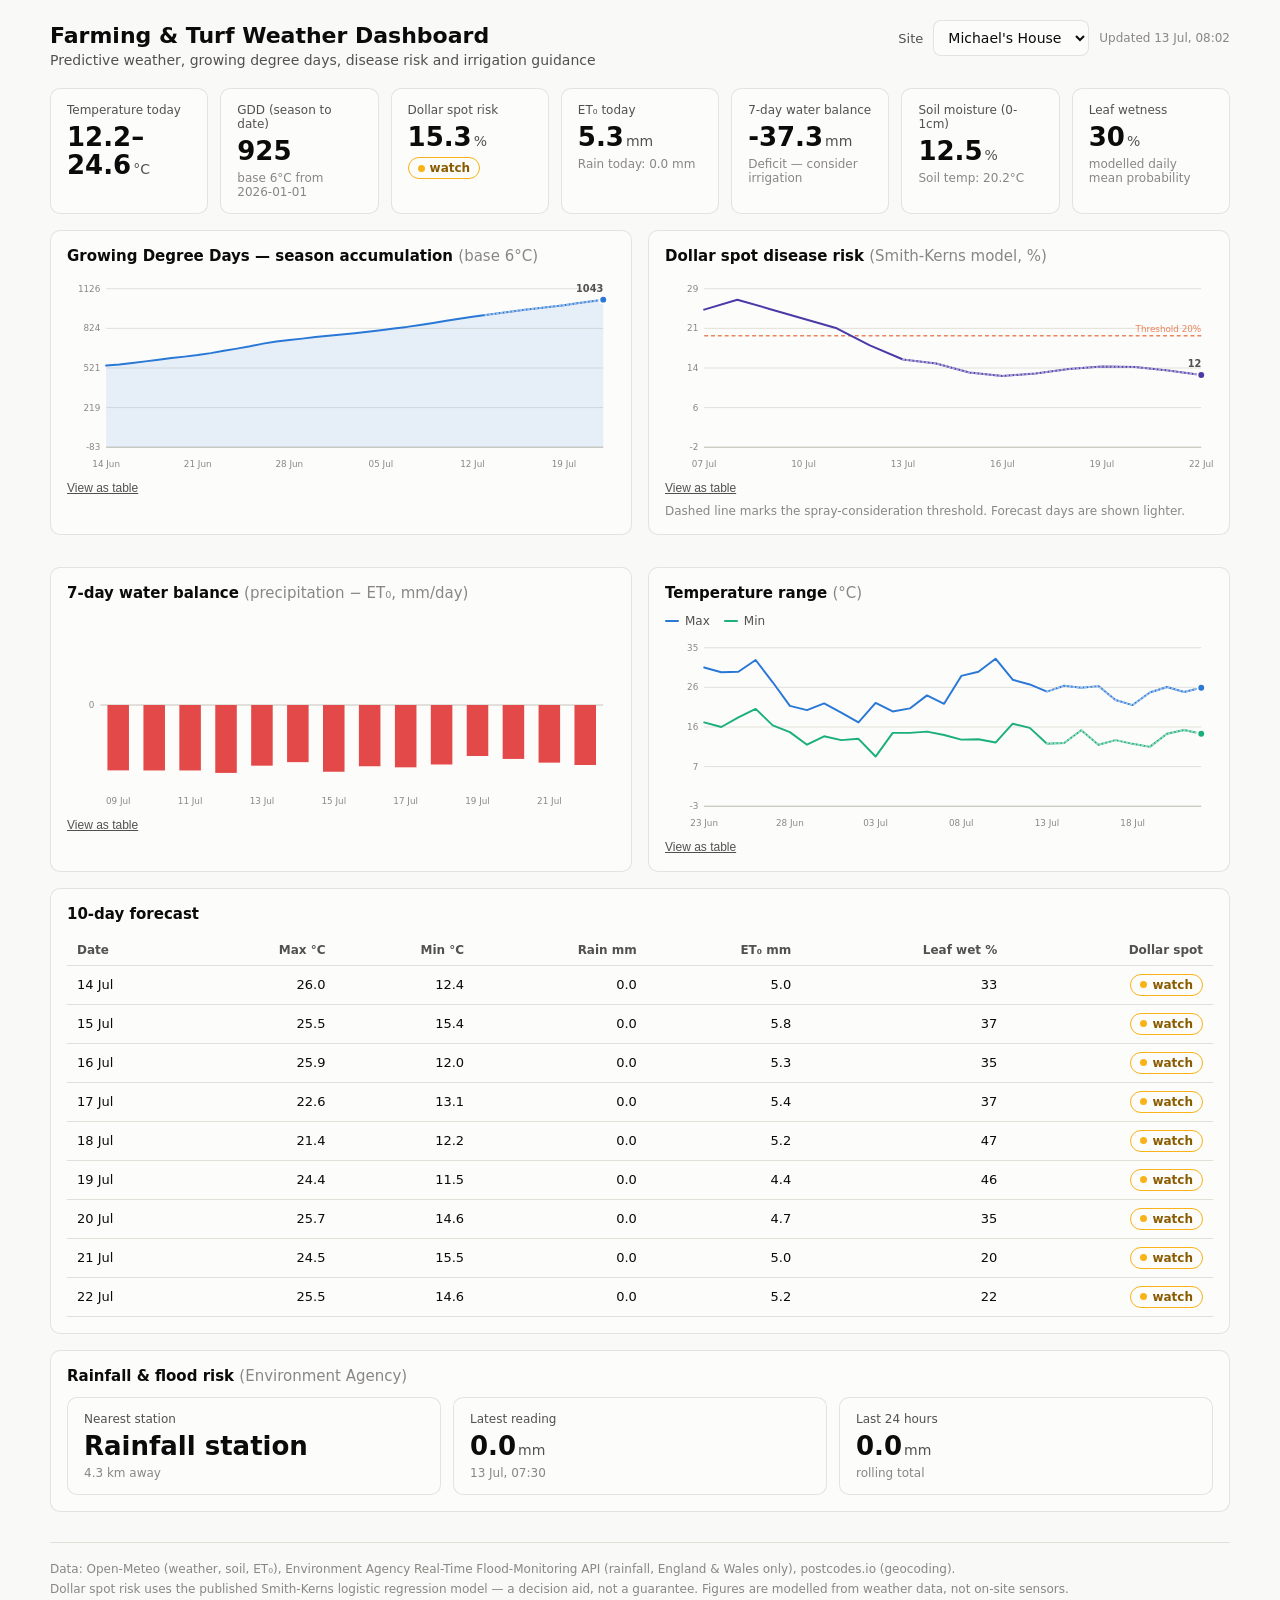
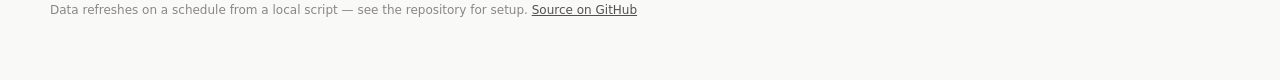
==== index.html @ 9c5e7eac "Create index.html" ====
<!DOCTYPE html>
<html lang="en-GB">
<head>
<meta charset="UTF-8">
<meta name="viewport" content="width=device-width, initial-scale=1.0">
<title>Farming &amp; Turf Weather Dashboard</title>
<meta name="description" content="Predictive weather, GDD, disease risk and irrigation dashboard for turf and farming sites.">
<style>
  :root {
    --surface-1:      #fcfcfb;
    --page-plane:     #f9f9f7;
    --text-primary:   #0b0b0b;
    --text-secondary: #52514e;
    --text-muted:     #898781;
    --gridline:       #e1e0d9;
    --baseline:       #c3c2b7;
    --border:         rgba(11,11,11,0.10);

    --series-1: #2a78d6; /* blue   - primary series (e.g. GDD, temp max) */
    --series-2: #1baf7a; /* aqua   - secondary series (e.g. temp min) */
    --series-3: #eda100; /* yellow */
    --series-5: #4a3aa7; /* violet */

    --seq-100: #cde2fb; --seq-450: #2a78d6; --seq-700: #0d366b;

    --div-pos: #2a78d6;  /* surplus */
    --div-neg: #e34948;  /* deficit */
    --div-mid: #f0efec;

    --status-good:     #0ca30c;
    --status-warning:  #fab219;
    --status-serious:  #ec835a;
    --status-critical: #d03b3b;

    --radius: 10px;
  }
  @media (prefers-color-scheme: dark) {
    :root {
      --surface-1:      #1a1a19;
      --page-plane:     #0d0d0d;
      --text-primary:   #ffffff;
      --text-secondary: #c3c2b7;
      --text-muted:     #898781;
      --gridline:       #2c2c2a;
      --baseline:       #383835;
      --border:         rgba(255,255,255,0.10);

      --series-1: #3987e5;
      --series-2: #199e70;
      --series-3: #c98500;
      --series-5: #9085e9;

      --div-pos: #3987e5;
      --div-neg: #e66767;
      --div-mid: #383835;

      --status-good:     #0ca30c;
      --status-warning:  #fab219;
      --status-serious:  #ec835a;
      --status-critical: #d03b3b;
    }
  }

  * { box-sizing: border-box; }
  html, body {
    margin: 0; padding: 0;
    background: var(--page-plane);
    color: var(--text-primary);
    font-family: system-ui, -apple-system, "Segoe UI", sans-serif;
  }
  body { padding: 20px 16px 60px; }
  .wrap { max-width: 1180px; margin: 0 auto; }

  header.app-header {
    display: flex; flex-wrap: wrap; align-items: baseline; justify-content: space-between;
    gap: 12px; margin-bottom: 20px;
  }
  header.app-header h1 { font-size: 22px; margin: 0 0 4px; font-weight: 650; }
  header.app-header p.sub { margin: 0; color: var(--text-secondary); font-size: 14px; }

  .controls { display: flex; align-items: center; gap: 10px; flex-wrap: wrap; }
  select {
    font: inherit; font-size: 14px; padding: 8px 10px; border-radius: 8px;
    border: 1px solid var(--border); background: var(--surface-1); color: var(--text-primary);
  }
  .updated-badge { font-size: 12px; color: var(--text-muted); }

  .card {
    background: var(--surface-1); border: 1px solid var(--border); border-radius: var(--radius);
    padding: 16px; margin-bottom: 16px;
  }
  .card h2 { font-size: 15px; margin: 0 0 12px; font-weight: 650; }
  .card h2 .unit { color: var(--text-muted); font-weight: 400; }
  .card-foot { margin-top: 8px; font-size: 12px; color: var(--text-muted); }

  .kpi-grid {
    display: grid; grid-template-columns: repeat(auto-fit, minmax(150px, 1fr));
    gap: 12px; margin-bottom: 16px;
  }
  .stat-tile {
    background: var(--surface-1); border: 1px solid var(--border); border-radius: var(--radius);
    padding: 14px 16px;
  }
  .stat-tile .label { font-size: 12px; color: var(--text-secondary); margin-bottom: 6px; }
  .stat-tile .value { font-size: 26px; font-weight: 650; line-height: 1.1; }
  .stat-tile .value .unit { font-size: 14px; font-weight: 500; color: var(--text-secondary); margin-left: 2px; }
  .stat-tile .foot { font-size: 12px; color: var(--text-muted); margin-top: 6px; }

  .badge {
    display: inline-flex; align-items: center; gap: 5px; font-size: 12px; font-weight: 600;
    padding: 3px 9px; border-radius: 999px; border: 1px solid transparent;
  }
  .badge .dot { width: 7px; height: 7px; border-radius: 50%; display: inline-block; }
  .badge.good { color: var(--status-good); border-color: var(--status-good); }
  .badge.good .dot { background: var(--status-good); }
  .badge.warning { color: #8a5c00; border-color: var(--status-warning); }
  .badge.warning .dot { background: var(--status-warning); }
  .badge.serious { color: #9a3f1e; border-color: var(--status-serious); }
  .badge.serious .dot { background: var(--status-serious); }
  .badge.neutral { color: var(--text-secondary); border-color: var(--border); }
  .badge.neutral .dot { background: var(--text-muted); }

  .charts-grid { display: grid; grid-template-columns: 1fr 1fr; gap: 16px; }
  @media (max-width: 800px) { .charts-grid { grid-template-columns: 1fr; } }

  .legend { display: flex; gap: 14px; flex-wrap: wrap; margin-bottom: 8px; font-size: 12px; color: var(--text-secondary); }
  .legend .key { display: inline-flex; align-items: center; gap: 6px; }
  .legend .swatch { width: 10px; height: 10px; border-radius: 3px; display: inline-block; }
  .legend .line-swatch { width: 14px; height: 2px; border-radius: 1px; display: inline-block; }

  svg.chart { width: 100%; height: auto; display: block; overflow: visible; }
  .chart-tooltip {
    position: fixed; pointer-events: none; z-index: 50; background: var(--text-primary);
    color: var(--surface-1); font-size: 12px; padding: 6px 9px; border-radius: 6px;
    line-height: 1.4; box-shadow: 0 4px 14px rgba(0,0,0,0.2); white-space: nowrap; display: none;
  }

  .table-toggle {
    background: none; border: none; color: var(--text-secondary); font-size: 12px;
    text-decoration: underline; cursor: pointer; padding: 0; margin-top: 8px;
  }
  table.data-table { width: 100%; border-collapse: collapse; font-size: 13px; margin-top: 10px; display: none; }
  table.data-table.shown { display: table; }
  table.data-table th, table.data-table td {
    text-align: right; padding: 6px 8px; border-bottom: 1px solid var(--gridline);
    font-variant-numeric: tabular-nums;
  }
  table.data-table th:first-child, table.data-table td:first-child { text-align: left; font-variant-numeric: normal; }
  table.data-table th { color: var(--text-secondary); font-weight: 600; }

  .forecast-table-wrap { overflow-x: auto; }
  table.forecast-table { width: 100%; border-collapse: collapse; font-size: 13px; min-width: 640px; }
  table.forecast-table th, table.forecast-table td {
    text-align: right; padding: 8px 10px; border-bottom: 1px solid var(--gridline);
    font-variant-numeric: tabular-nums;
  }
  table.forecast-table th:first-child, table.forecast-table td:first-child { text-align: left; font-variant-numeric: normal; }
  table.forecast-table th { color: var(--text-secondary); font-weight: 600; font-size: 12px; }

  .flood-grid { display: grid; grid-template-columns: repeat(auto-fit, minmax(160px, 1fr)); gap: 12px; }
  .empty-note { color: var(--text-muted); font-size: 13px; padding: 10px 0; }

  footer.app-footer {
    margin-top: 30px; padding-top: 16px; border-top: 1px solid var(--gridline);
    font-size: 12px; color: var(--text-muted); line-height: 1.7;
  }
  footer.app-footer a { color: var(--text-secondary); }

  .site-errors { font-size: 12px; color: var(--status-serious); margin-top: 4px; }
</style>
</head>
<body>
<div class="wrap">

  <header class="app-header">
    <div>
      <h1>Farming &amp; Turf Weather Dashboard</h1>
      <p class="sub">Predictive weather, growing degree days, disease risk and irrigation guidance</p>
    </div>
    <div class="controls">
      <label for="site-select" style="font-size:13px;color:var(--text-secondary);">Site</label>
      <select id="site-select"></select>
      <span class="updated-badge" id="updated-badge"></span>
    </div>
  </header>

  <div id="site-errors" class="site-errors" style="display:none;"></div>

  <div class="kpi-grid" id="kpi-grid"></div>

  <div class="charts-grid">
    <div class="card">
      <h2>Growing Degree Days &mdash; season accumulation <span class="unit">(base <span id="gdd-base">6</span>&deg;C)</span></h2>
      <div id="gdd-chart"></div>
      <button class="table-toggle" data-target="gdd-table">View as table</button>
      <div id="gdd-table"></div>
    </div>

    <div class="card">
      <h2>Dollar spot disease risk <span class="unit">(Smith-Kerns model, %)</span></h2>
      <div id="dollarspot-chart"></div>
      <button class="table-toggle" data-target="dollarspot-table">View as table</button>
      <div id="dollarspot-table"></div>
      <div class="card-foot">Dashed line marks the spray-consideration threshold. Forecast days are shown lighter.</div>
    </div>

    <div class="card">
      <h2>7-day water balance <span class="unit">(precipitation &minus; ET&#8320;, mm/day)</span></h2>
      <div id="waterbalance-chart"></div>
      <button class="table-toggle" data-target="waterbalance-table">View as table</button>
      <div id="waterbalance-table"></div>
    </div>

    <div class="card">
      <h2>Temperature range <span class="unit">(&deg;C)</span></h2>
      <div class="legend">
        <span class="key"><span class="line-swatch" style="background:var(--series-1)"></span>Max</span>
        <span class="key"><span class="line-swatch" style="background:var(--series-2)"></span>Min</span>
      </div>
      <div id="temp-chart"></div>
      <button class="table-toggle" data-target="temp-table">View as table</button>
      <div id="temp-table"></div>
    </div>
  </div>

  <div class="card">
    <h2>10-day forecast</h2>
    <div class="forecast-table-wrap" id="forecast-table-wrap"></div>
  </div>

  <div class="card">
    <h2>Rainfall &amp; flood risk <span class="unit">(Environment Agency)</span></h2>
    <div id="flood-panel"></div>
  </div>

  <footer class="app-footer">
    <div id="sources-line">Data: Open-Meteo (weather, soil, ET&#8320;), Environment Agency Real-Time Flood-Monitoring API (rainfall, England &amp; Wales only), postcodes.io (geocoding).</div>
    <div>Dollar spot risk uses the published Smith-Kerns logistic regression model &mdash; a decision aid, not a guarantee. Figures are modelled from weather data, not on-site sensors.</div>
    <div>Data refreshes on a schedule from a local script &mdash; see the repository for setup. <a href="https://github.com/" id="repo-link" target="_blank" rel="noopener">Source on GitHub</a></div>
  </footer>

</div>

<div class="chart-tooltip" id="tooltip"></div>

<script>
(function () {
  "use strict";

  const tooltip = document.getElementById("tooltip");
  function showTooltip(evt, html) {
    tooltip.innerHTML = html;
    tooltip.style.display = "block";
    tooltip.style.left = (evt.clientX + 14) + "px";
    tooltip.style.top = (evt.clientY + 14) + "px";
  }
  function hideTooltip() { tooltip.style.display = "none"; }

  function fmt(n, digits) {
    if (n === null || n === undefined || Number.isNaN(n)) return "–";
    return Number(n).toFixed(digits === undefined ? 1 : digits);
  }
  function fmtDate(iso) {
    const d = new Date(iso + "T00:00:00");
    return d.toLocaleDateString("en-GB", { day: "2-digit", month: "short" });
  }

  // ---------------------------------------------------------------------
  // Generic SVG line chart (1-2 series), with hover crosshair + tooltip
  // ---------------------------------------------------------------------
  function lineChart(container, rows, series, opts) {
    opts = opts || {};
    const W = 560, H = 200, padL = 40, padR = 12, padT = 12, padB = 26;
    const plotW = W - padL - padR, plotH = H - padT - padB;

    const allVals = [];
    rows.forEach(r => series.forEach(s => { const v = s.get(r); if (v !== null && v !== undefined) allVals.push(v); }));
    if (opts.thresholdY !== undefined && opts.thresholdY !== null) allVals.push(opts.thresholdY);
    let vMin = Math.min(0, ...allVals), vMax = Math.max(...allVals, 1);
    if (vMin === vMax) { vMax = vMin + 1; }
    const pad = (vMax - vMin) * 0.08;
    vMin -= pad; vMax += pad;
    if (opts.minZero) vMin = Math.min(vMin, 0);

    const n = rows.length;
    const x = i => padL + (n <= 1 ? 0 : (i / (n - 1)) * plotW);
    const y = v => padT + plotH - ((v - vMin) / (vMax - vMin)) * plotH;

    let svg = `<svg class="chart" viewBox="0 0 ${W} ${H}" role="img" aria-label="${opts.ariaLabel || ""}">`;

    // gridlines (4 horizontal)
    const steps = 4;
    for (let i = 0; i <= steps; i++) {
      const v = vMin + (i / steps) * (vMax - vMin);
      const yy = y(v);
      svg += `<line x1="${padL}" y1="${yy}" x2="${W - padR}" y2="${yy}" stroke="var(--gridline)" stroke-width="1"/>`;
      svg += `<text x="${padL - 6}" y="${yy + 3}" text-anchor="end" font-size="9" fill="var(--text-muted)">${fmt(v, opts.yDigits === undefined ? 0 : opts.yDigits)}</text>`;
    }

    // baseline
    svg += `<line x1="${padL}" y1="${padT + plotH}" x2="${W - padR}" y2="${padT + plotH}" stroke="var(--baseline)" stroke-width="1"/>`;

    // threshold reference line
    if (opts.thresholdY !== undefined && opts.thresholdY !== null) {
      const ty = y(opts.thresholdY);
      svg += `<line x1="${padL}" y1="${ty}" x2="${W - padR}" y2="${ty}" stroke="var(--status-serious)" stroke-width="1.5" stroke-dasharray="4,3"/>`;
      svg += `<text x="${W - padR}" y="${ty - 4}" text-anchor="end" font-size="9" fill="var(--status-serious)">${opts.thresholdLabel || ""}</text>`;
    }

    // x-axis labels (sparse)
    const labelEvery = Math.max(1, Math.ceil(n / 6));
    for (let i = 0; i < n; i += labelEvery) {
      svg += `<text x="${x(i)}" y="${H - 6}" text-anchor="middle" font-size="9" fill="var(--text-muted)">${fmtDate(rows[i].date)}</text>`;
    }

    // series
    series.forEach((s) => {
      let d = "", started = false;
      const pts = [];
      rows.forEach((r, i) => {
        const v = s.get(r);
        if (v === null || v === undefined) { started = false; return; }
        const px = x(i), py = y(v);
        d += (started ? " L " : " M ") + px.toFixed(1) + " " + py.toFixed(1);
        started = true;
        pts.push({ i, px, py, v, forecast: r.is_forecast });
      });
      if (opts.area) {
        const areaD = d + ` L ${x(n - 1).toFixed(1)} ${(padT + plotH).toFixed(1)} L ${x(0).toFixed(1)} ${(padT + plotH).toFixed(1)} Z`;
        svg += `<path d="${areaD}" fill="${s.color}" opacity="0.10" stroke="none"/>`;
      }
      // solid portion vs forecast (dashed) split: draw two paths using stroke-dasharray toggling is complex;
      // simplest robust approach: draw full line solid, then overlay forecast segment dashed in surface-matching tone.
      svg += `<path d="${d}" fill="none" stroke="${s.color}" stroke-width="2" stroke-linejoin="round" stroke-linecap="round"/>`;

      // forecast overlay (dim) for points flagged is_forecast
      const fIdx = pts.findIndex(p => p.forecast);
      if (fIdx > 0) {
        let fd = `M ${pts[fIdx - 1].px.toFixed(1)} ${pts[fIdx - 1].py.toFixed(1)}`;
        for (let k = fIdx; k < pts.length; k++) fd += ` L ${pts[k].px.toFixed(1)} ${pts[k].py.toFixed(1)}`;
        svg += `<path d="${fd}" fill="none" stroke="var(--surface-1)" stroke-width="2" stroke-linejoin="round" stroke-linecap="round" opacity="0.55" stroke-dasharray="1,3"/>`;
      }

      // end marker + label
      if (pts.length) {
        const last = pts[pts.length - 1];
        svg += `<circle cx="${last.px}" cy="${last.py}" r="4" fill="${s.color}" stroke="var(--surface-1)" stroke-width="2"/>`;
        if (opts.endLabel) {
          svg += `<text x="${last.px}" y="${last.py - 8}" text-anchor="end" font-size="10" font-weight="600" fill="var(--text-secondary)">${fmt(last.v, opts.yDigits === undefined ? 0 : opts.yDigits)}</text>`;
        }
      }

      // invisible hover targets
      pts.forEach(p => {
        svg += `<circle cx="${p.px}" cy="${p.py}" r="9" fill="transparent" data-i="${p.i}" data-v="${p.v}" data-color="${s.color}" data-series="${s.label}" class="hover-target"/>`;
      });
    });

    svg += `</svg>`;
    container.innerHTML = svg;

    container.querySelectorAll(".hover-target").forEach(el => {
      el.addEventListener("mousemove", (evt) => {
        const i = +el.dataset.i;
        const row = rows[i];
        const v = el.dataset.v;
        showTooltip(evt, `<strong>${fmtDate(row.date)}${row.is_forecast ? " (forecast)" : ""}</strong><br>${el.dataset.series}: ${fmt(v, opts.yDigits === undefined ? 1 : opts.yDigits)}${opts.unit || ""}`);
      });
      el.addEventListener("mouseleave", hideTooltip);
    });
  }

  // ---------------------------------------------------------------------
  // Diverging bar chart (single series, +/- around zero)
  // ---------------------------------------------------------------------
  function divergingBarChart(container, rows, getVal, opts) {
    opts = opts || {};
    const W = 560, H = 200, padL = 34, padR = 12, padT = 12, padB = 26;
    const plotW = W - padL - padR, plotH = H - padT - padB;
    const vals = rows.map(getVal).filter(v => v !== null && v !== undefined);
    let vMax = Math.max(1, ...vals.map(Math.abs));
    vMax *= 1.15;
    const n = rows.length;
    const bandW = plotW / n;
    const barW = Math.min(24, bandW * 0.6);
    const zeroY = padT + plotH / 2;
    const yFor = v => zeroY - (v / vMax) * (plotH / 2);

    let svg = `<svg class="chart" viewBox="0 0 ${W} ${H}" role="img" aria-label="${opts.ariaLabel || ""}">`;
    svg += `<line x1="${padL}" y1="${zeroY}" x2="${W - padR}" y2="${zeroY}" stroke="var(--baseline)" stroke-width="1"/>`;
    svg += `<text x="${padL - 6}" y="${zeroY + 3}" text-anchor="end" font-size="9" fill="var(--text-muted)">0</text>`;

    const labelEvery = Math.max(1, Math.ceil(n / 7));
    rows.forEach((r, i) => {
      const v = getVal(r);
      const cx = padL + bandW * i + bandW / 2;
      if (v !== null && v !== undefined) {
        const yv = yFor(v);
        const top = Math.min(yv, zeroY), h = Math.abs(yv - zeroY);
        const color = v >= 0 ? "var(--div-pos)" : "var(--div-neg)";
        const rTop = v >= 0 ? 4 : 0, rBot = v >= 0 ? 0 : 4;
        svg += `<rect x="${(cx - barW / 2).toFixed(1)}" y="${top.toFixed(1)}" width="${barW.toFixed(1)}" height="${Math.max(1, h - 1).toFixed(1)}" rx="${v>=0?4:0}" fill="${color}" data-i="${i}" data-v="${v}" class="hover-target-bar"/>`;
      }
      if (i % labelEvery === 0) {
        svg += `<text x="${cx}" y="${H - 6}" text-anchor="middle" font-size="9" fill="var(--text-muted)">${fmtDate(r.date)}</text>`;
      }
    });
    svg += `</svg>`;
    container.innerHTML = svg;
    container.querySelectorAll(".hover-target-bar").forEach(el => {
      el.addEventListener("mousemove", (evt) => {
        const i = +el.dataset.i, row = rows[i], v = +el.dataset.v;
        showTooltip(evt, `<strong>${fmtDate(row.date)}</strong><br>Net: ${v >= 0 ? "+" : ""}${fmt(v, 1)} mm (${v >= 0 ? "surplus" : "deficit"})`);
      });
      el.addEventListener("mouseleave", hideTooltip);
    });
  }

  // ---------------------------------------------------------------------
  // Table-view toggle wiring
  // ---------------------------------------------------------------------
  document.addEventListener("click", (evt) => {
    if (evt.target.classList.contains("table-toggle")) {
      const target = document.getElementById(evt.target.dataset.target);
      if (target) {
        const tbl = target.querySelector("table");
        if (tbl) {
          tbl.classList.toggle("shown");
          evt.target.textContent = tbl.classList.contains("shown") ? "Hide table" : "View as table";
        }
      }
    }
  });

  function buildTable(container, headers, rowsData) {
    let html = "<table class='data-table'><thead><tr>";
    headers.forEach(h => html += `<th>${h}</th>`);
    html += "</tr></thead><tbody>";
    rowsData.forEach(r => {
      html += "<tr>";
      r.forEach(c => html += `<td>${c}</td>`);
      html += "</tr>";
    });
    html += "</tbody></table>";
    container.innerHTML = html;
  }

  // ---------------------------------------------------------------------
  // KPI / stat tiles
  // ---------------------------------------------------------------------
  function statTile(label, valueHtml, footHtml) {
    return `<div class="stat-tile"><div class="label">${label}</div><div class="value">${valueHtml}</div>${footHtml ? `<div class="foot">${footHtml}</div>` : ""}</div>`;
  }

  function riskBadge(pct, status, threshold) {
    if (status && status !== "ok") {
      return `<span class="badge neutral"><span class="dot"></span>${status}</span>`;
    }
    if (pct === null || pct === undefined) return `<span class="badge neutral"><span class="dot"></span>no data</span>`;
    const cls = pct >= threshold ? "serious" : (pct >= threshold * 0.6 ? "warning" : "good");
    const word = pct >= threshold ? "elevated" : (pct >= threshold * 0.6 ? "watch" : "low");
    return `<span class="badge ${cls}"><span class="dot"></span>${word}</span>`;
  }

  // ---------------------------------------------------------------------
  // Render a site's full dashboard
  // ---------------------------------------------------------------------
  function renderSite(data) {
    document.getElementById("site-errors").style.display = "none";
    if (data.errors && data.errors.length) {
      const box = document.getElementById("site-errors");
      box.style.display = "block";
      box.innerHTML = "Note: " + data.errors.join(" &middot; ");
    }

    const updated = new Date(data.generated_at);
    document.getElementById("updated-badge").textContent =
      "Updated " + updated.toLocaleString("en-GB", { day: "2-digit", month: "short", hour: "2-digit", minute: "2-digit" });
    document.getElementById("gdd-base").textContent = data.current.gdd_base_temp_c;

    // ---- KPI tiles ----
    const c = data.current;
    const kpis = [];
    kpis.push(statTile("Temperature today", `${fmt(c.temp_min_c,1)}&ndash;${fmt(c.temp_max_c,1)}<span class="unit">&deg;C</span>`));
    kpis.push(statTile("GDD (season to date)", `${fmt(c.gdd_season_total,0)}`, `base ${c.gdd_base_temp_c}&deg;C from ${data.config.season_start}`));
    kpis.push(statTile("Dollar spot risk", `${c.dollar_spot_risk_pct !== null ? fmt(c.dollar_spot_risk_pct,1)+'<span class="unit">%</span>' : '&ndash;'}`, riskBadge(c.dollar_spot_risk_pct, c.dollar_spot_status, c.dollar_spot_threshold_pct)));
    kpis.push(statTile("ET&#8320; today", `${fmt(c.et0_today_mm,1)}<span class="unit">mm</span>`, `Rain today: ${fmt(c.precip_today_mm,1)} mm`));
    kpis.push(statTile("7-day water balance", `${c.water_balance_7d.net_mm >= 0 ? "+" : ""}${fmt(c.water_balance_7d.net_mm,1)}<span class="unit">mm</span>`, c.water_balance_7d.state === "deficit" ? "Deficit &mdash; consider irrigation" : "Surplus"));
    kpis.push(statTile("Soil moisture (0-1cm)", c.soil_moisture_0_1cm !== null ? `${fmt(c.soil_moisture_0_1cm * 100,1)}<span class="unit">%</span>` : "&ndash;", c.soil_temperature_0cm_c !== null ? `Soil temp: ${fmt(c.soil_temperature_0cm_c,1)}&deg;C` : ""));
    kpis.push(statTile("Leaf wetness", c.leaf_wetness_pct !== null ? `${fmt(c.leaf_wetness_pct,0)}<span class="unit">%</span>` : "&ndash;", "modelled daily mean probability"));
    document.getElementById("kpi-grid").innerHTML = kpis.join("");

    // ---- GDD chart ----
    const histAndFc = data.daily_history.concat(data.forecast);
    lineChart(document.getElementById("gdd-chart"), histAndFc,
      [{ get: r => r.gdd_cumulative, color: "var(--series-1)", label: "GDD cumulative" }],
      { ariaLabel: "Growing degree days, season accumulation", yDigits: 0, endLabel: true, area: true, minZero: true });
    buildTable(document.getElementById("gdd-table"), ["Date", "GDD/day", "Cumulative"],
      histAndFc.map(r => [fmtDate(r.date) + (r.is_forecast ? " (f/c)" : ""), fmt(r.gdd_day,1), fmt(r.gdd_cumulative,1)]));

    // ---- Dollar spot chart ----
    const dsRows = histAndFc.filter(r => r.dollar_spot_risk_pct !== undefined);
    lineChart(document.getElementById("dollarspot-chart"), dsRows,
      [{ get: r => r.dollar_spot_risk_pct, color: "var(--series-5)", label: "Dollar spot risk" }],
      { ariaLabel: "Dollar spot disease risk percentage", yDigits: 0, unit: "%", endLabel: true,
        thresholdY: c.dollar_spot_threshold_pct, thresholdLabel: `Threshold ${c.dollar_spot_threshold_pct}%` });
    buildTable(document.getElementById("dollarspot-table"), ["Date", "Risk %", "5d mean RH", "5d mean temp"],
      dsRows.map(r => [fmtDate(r.date) + (r.is_forecast ? " (f/c)" : ""), r.dollar_spot_risk_pct !== null ? fmt(r.dollar_spot_risk_pct,1) : r.dollar_spot_status, fmt(r.dollar_spot_mean_rh_5d,1), fmt(r.dollar_spot_mean_temp_5d_c,1)]));

    // ---- Water balance chart (last 14 days incl forecast) ----
    const wbRows = histAndFc.slice(-14).map(r => ({ date: r.date, net: (r.precip_mm !== null && r.et0_mm !== null) ? (r.precip_mm - r.et0_mm) : null }));
    divergingBarChart(document.getElementById("waterbalance-chart"), wbRows, r => r.net, { ariaLabel: "Daily water balance, precipitation minus ET0" });
    buildTable(document.getElementById("waterbalance-table"), ["Date", "Net mm"],
      wbRows.map(r => [fmtDate(r.date), r.net !== null ? (r.net >= 0 ? "+" : "") + fmt(r.net,1) : "–"]));

    // ---- Temperature chart ----
    const tRows = data.daily_history.slice(-21).concat(data.forecast);
    lineChart(document.getElementById("temp-chart"), tRows,
      [{ get: r => r.temp_max_c, color: "var(--series-1)", label: "Max" }, { get: r => r.temp_min_c, color: "var(--series-2)", label: "Min" }],
      { ariaLabel: "Daily maximum and minimum temperature", yDigits: 0, unit: "°C" });
    buildTable(document.getElementById("temp-table"), ["Date", "Max °C", "Min °C"],
      tRows.map(r => [fmtDate(r.date) + (r.is_forecast ? " (f/c)" : ""), fmt(r.temp_max_c,1), fmt(r.temp_min_c,1)]));

    // ---- Forecast table ----
    let fHtml = `<table class="forecast-table"><thead><tr><th>Date</th><th>Max &deg;C</th><th>Min &deg;C</th><th>Rain mm</th><th>ET&#8320; mm</th><th>Leaf wet %</th><th>Dollar spot</th></tr></thead><tbody>`;
    data.forecast.forEach(r => {
      fHtml += `<tr><td>${fmtDate(r.date)}</td><td>${fmt(r.temp_max_c,1)}</td><td>${fmt(r.temp_min_c,1)}</td><td>${fmt(r.precip_mm,1)}</td><td>${fmt(r.et0_mm,1)}</td><td>${r.leaf_wetness_pct !== null ? fmt(r.leaf_wetness_pct,0) : "–"}</td><td>${riskBadge(r.dollar_spot_risk_pct, r.dollar_spot_status, c.dollar_spot_threshold_pct)}</td></tr>`;
    });
    fHtml += "</tbody></table>";
    document.getElementById("forecast-table-wrap").innerHTML = fHtml;

    // ---- Flood panel ----
    const floodEl = document.getElementById("flood-panel");
    if (data.flood) {
      const fl = data.flood;
      floodEl.innerHTML = `<div class="flood-grid">
        ${statTile("Nearest station", fl.station_label || fl.station_reference, `${fmt(fl.distance_km,1)} km away`)}
        ${statTile("Latest reading", fl.latest_reading_mm !== null ? fmt(fl.latest_reading_mm,1) + '<span class="unit">mm</span>' : "&ndash;", fl.latest_reading_time ? new Date(fl.latest_reading_time).toLocaleString("en-GB",{day:"2-digit",month:"short",hour:"2-digit",minute:"2-digit"}) : "")}
        ${statTile("Last 24 hours", fl.rainfall_last_24h_mm !== null ? fmt(fl.rainfall_last_24h_mm,1) + '<span class="unit">mm</span>' : "&ndash;", "rolling total")}
      </div>`;
    } else {
      floodEl.innerHTML = `<div class="empty-note">No Environment Agency rainfall station found nearby (coverage is England &amp; Wales only).</div>`;
    }
  }

  // ---------------------------------------------------------------------
  // Boot: load manifest, populate selector, load first site
  // ---------------------------------------------------------------------
  const siteCache = {};
  function loadSite(slug) {
    if (siteCache[slug]) { renderSite(siteCache[slug]); return; }
    fetch(`data/sites/${slug}.json?t=${Date.now()}`, { cache: "no-store" })
      .then(r => r.json())
      .then(data => { siteCache[slug] = data; renderSite(data); })
      .catch(err => {
        document.getElementById("site-errors").style.display = "block";
        document.getElementById("site-errors").textContent = "Could not load data for this site: " + err;
      });
  }

  fetch(`data/index.json?t=${Date.now()}`, { cache: "no-store" })
    .then(r => r.json())
    .then(manifest => {
      const select = document.getElementById("site-select");
      manifest.sites.forEach(s => {
        const opt = document.createElement("option");
        opt.value = s.slug;
        opt.textContent = s.name + (s.status !== "ok" ? " ⚠" : "");
        select.appendChild(opt);
      });
      select.addEventListener("change", () => loadSite(select.value));
      if (manifest.sites.length) loadSite(manifest.sites[0].slug);
      else document.getElementById("site-errors").innerHTML = "No sites configured yet.";
    })
    .catch(err => {
      document.getElementById("site-errors").style.display = "block";
      document.getElementById("site-errors").textContent = "Could not load the site list (data/index.json): " + err;
    });

  // Best-effort: fill the footer repo link from the page's own location if served from GitHub Pages
  try {
    const host = location.hostname; // e.g. username.github.io
    const path = location.pathname.split("/").filter(Boolean); // [repo, ...]
    if (host.endsWith("github.io") && path.length) {
      const user = host.split(".")[0];
      document.getElementById("repo-link").href = `https://github.com/${user}/${path[0]}`;
    }
  } catch (e) { /* non-critical */ }
})();
</script>
</body>
</html>
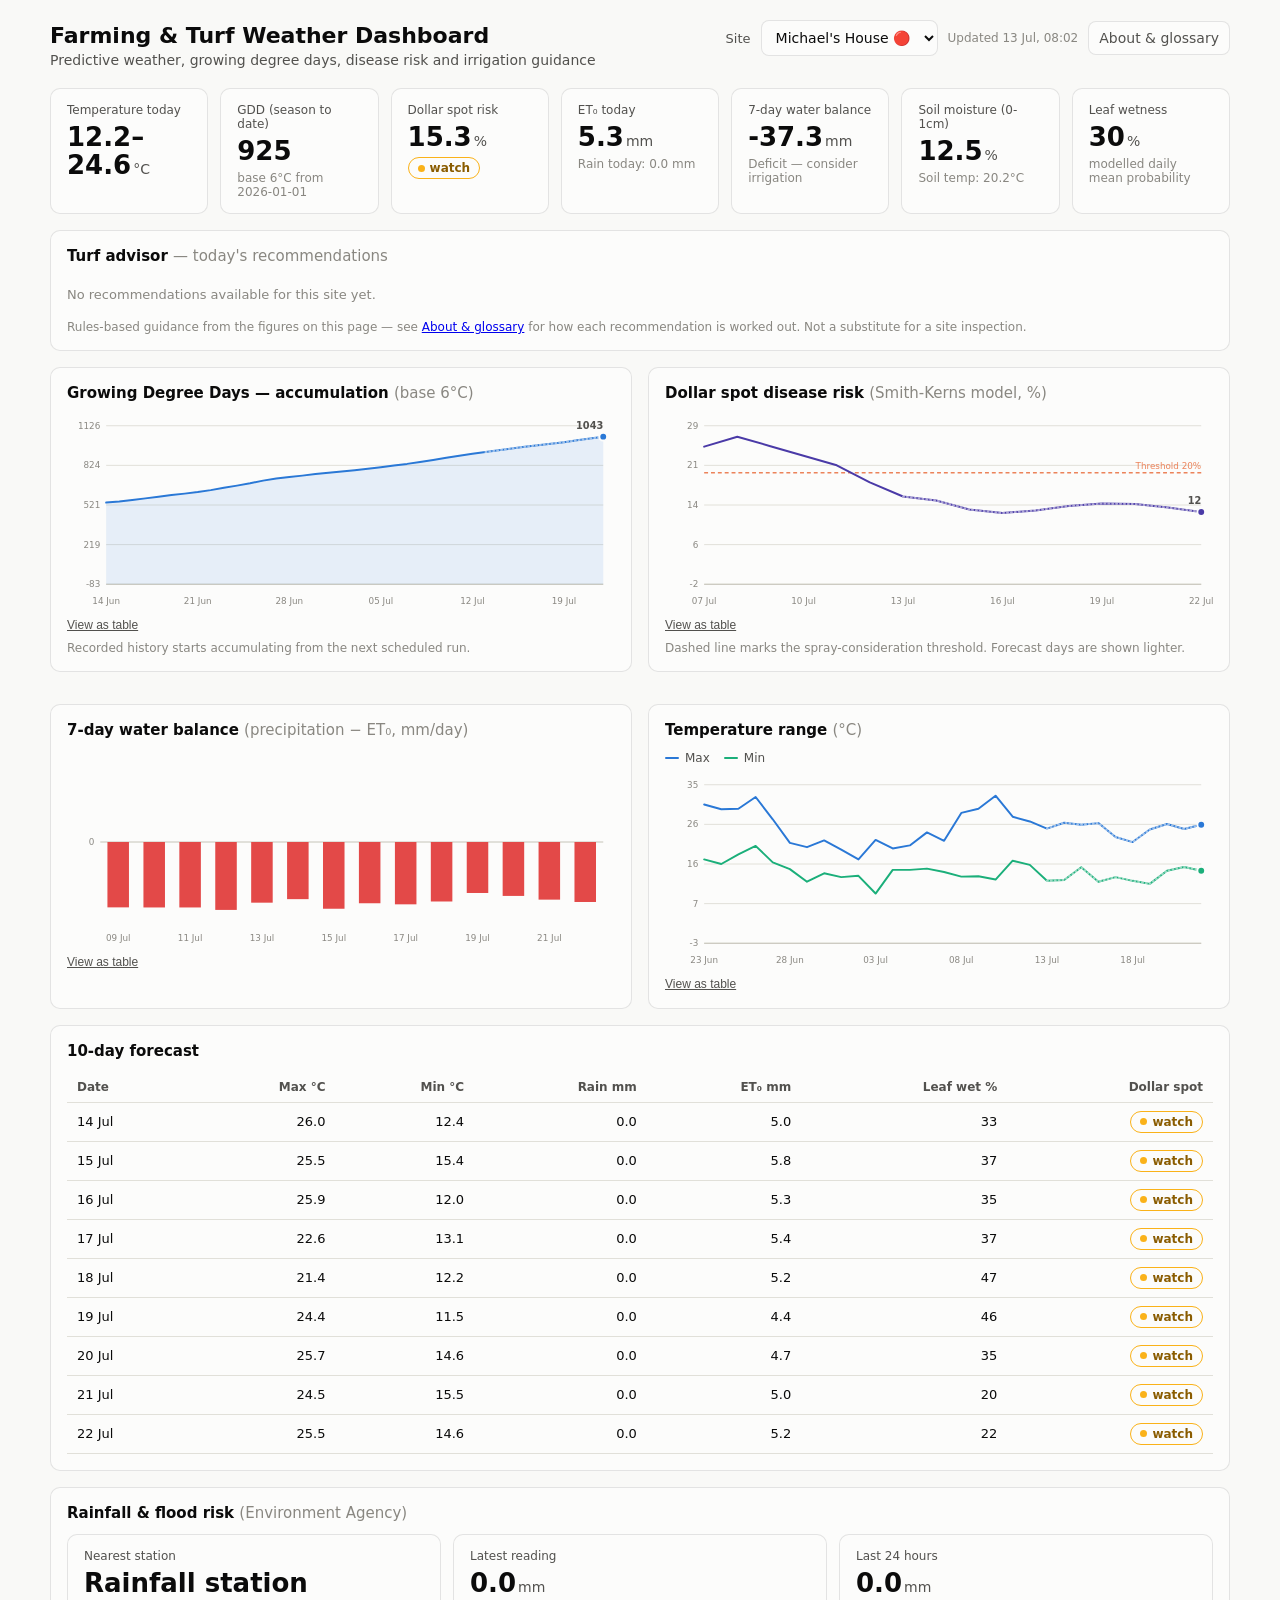
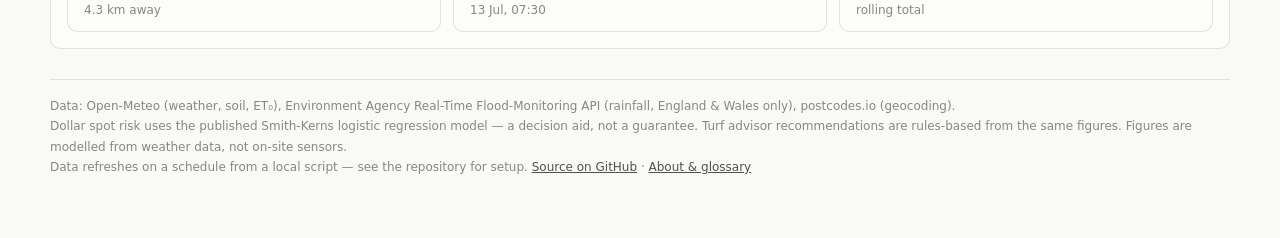
==== commit 9067c25e: "Update index.html" ====
--- a/index.html
+++ b/index.html
@@ -5,169 +5,7 @@
 <meta name="viewport" content="width=device-width, initial-scale=1.0">
 <title>Farming &amp; Turf Weather Dashboard</title>
 <meta name="description" content="Predictive weather, GDD, disease risk and irrigation dashboard for turf and farming sites.">
-<style>
-  :root {
-    --surface-1:      #fcfcfb;
-    --page-plane:     #f9f9f7;
-    --text-primary:   #0b0b0b;
-    --text-secondary: #52514e;
-    --text-muted:     #898781;
-    --gridline:       #e1e0d9;
-    --baseline:       #c3c2b7;
-    --border:         rgba(11,11,11,0.10);
-
-    --series-1: #2a78d6; /* blue   - primary series (e.g. GDD, temp max) */
-    --series-2: #1baf7a; /* aqua   - secondary series (e.g. temp min) */
-    --series-3: #eda100; /* yellow */
-    --series-5: #4a3aa7; /* violet */
-
-    --seq-100: #cde2fb; --seq-450: #2a78d6; --seq-700: #0d366b;
-
-    --div-pos: #2a78d6;  /* surplus */
-    --div-neg: #e34948;  /* deficit */
-    --div-mid: #f0efec;
-
-    --status-good:     #0ca30c;
-    --status-warning:  #fab219;
-    --status-serious:  #ec835a;
-    --status-critical: #d03b3b;
-
-    --radius: 10px;
-  }
-  @media (prefers-color-scheme: dark) {
-    :root {
-      --surface-1:      #1a1a19;
-      --page-plane:     #0d0d0d;
-      --text-primary:   #ffffff;
-      --text-secondary: #c3c2b7;
-      --text-muted:     #898781;
-      --gridline:       #2c2c2a;
-      --baseline:       #383835;
-      --border:         rgba(255,255,255,0.10);
-
-      --series-1: #3987e5;
-      --series-2: #199e70;
-      --series-3: #c98500;
-      --series-5: #9085e9;
-
-      --div-pos: #3987e5;
-      --div-neg: #e66767;
-      --div-mid: #383835;
-
-      --status-good:     #0ca30c;
-      --status-warning:  #fab219;
-      --status-serious:  #ec835a;
-      --status-critical: #d03b3b;
-    }
-  }
-
-  * { box-sizing: border-box; }
-  html, body {
-    margin: 0; padding: 0;
-    background: var(--page-plane);
-    color: var(--text-primary);
-    font-family: system-ui, -apple-system, "Segoe UI", sans-serif;
-  }
-  body { padding: 20px 16px 60px; }
-  .wrap { max-width: 1180px; margin: 0 auto; }
-
-  header.app-header {
-    display: flex; flex-wrap: wrap; align-items: baseline; justify-content: space-between;
-    gap: 12px; margin-bottom: 20px;
-  }
-  header.app-header h1 { font-size: 22px; margin: 0 0 4px; font-weight: 650; }
-  header.app-header p.sub { margin: 0; color: var(--text-secondary); font-size: 14px; }
-
-  .controls { display: flex; align-items: center; gap: 10px; flex-wrap: wrap; }
-  select {
-    font: inherit; font-size: 14px; padding: 8px 10px; border-radius: 8px;
-    border: 1px solid var(--border); background: var(--surface-1); color: var(--text-primary);
-  }
-  .updated-badge { font-size: 12px; color: var(--text-muted); }
-
-  .card {
-    background: var(--surface-1); border: 1px solid var(--border); border-radius: var(--radius);
-    padding: 16px; margin-bottom: 16px;
-  }
-  .card h2 { font-size: 15px; margin: 0 0 12px; font-weight: 650; }
-  .card h2 .unit { color: var(--text-muted); font-weight: 400; }
-  .card-foot { margin-top: 8px; font-size: 12px; color: var(--text-muted); }
-
-  .kpi-grid {
-    display: grid; grid-template-columns: repeat(auto-fit, minmax(150px, 1fr));
-    gap: 12px; margin-bottom: 16px;
-  }
-  .stat-tile {
-    background: var(--surface-1); border: 1px solid var(--border); border-radius: var(--radius);
-    padding: 14px 16px;
-  }
-  .stat-tile .label { font-size: 12px; color: var(--text-secondary); margin-bottom: 6px; }
-  .stat-tile .value { font-size: 26px; font-weight: 650; line-height: 1.1; }
-  .stat-tile .value .unit { font-size: 14px; font-weight: 500; color: var(--text-secondary); margin-left: 2px; }
-  .stat-tile .foot { font-size: 12px; color: var(--text-muted); margin-top: 6px; }
-
-  .badge {
-    display: inline-flex; align-items: center; gap: 5px; font-size: 12px; font-weight: 600;
-    padding: 3px 9px; border-radius: 999px; border: 1px solid transparent;
-  }
-  .badge .dot { width: 7px; height: 7px; border-radius: 50%; display: inline-block; }
-  .badge.good { color: var(--status-good); border-color: var(--status-good); }
-  .badge.good .dot { background: var(--status-good); }
-  .badge.warning { color: #8a5c00; border-color: var(--status-warning); }
-  .badge.warning .dot { background: var(--status-warning); }
-  .badge.serious { color: #9a3f1e; border-color: var(--status-serious); }
-  .badge.serious .dot { background: var(--status-serious); }
-  .badge.neutral { color: var(--text-secondary); border-color: var(--border); }
-  .badge.neutral .dot { background: var(--text-muted); }
-
-  .charts-grid { display: grid; grid-template-columns: 1fr 1fr; gap: 16px; }
-  @media (max-width: 800px) { .charts-grid { grid-template-columns: 1fr; } }
-
-  .legend { display: flex; gap: 14px; flex-wrap: wrap; margin-bottom: 8px; font-size: 12px; color: var(--text-secondary); }
-  .legend .key { display: inline-flex; align-items: center; gap: 6px; }
-  .legend .swatch { width: 10px; height: 10px; border-radius: 3px; display: inline-block; }
-  .legend .line-swatch { width: 14px; height: 2px; border-radius: 1px; display: inline-block; }
-
-  svg.chart { width: 100%; height: auto; display: block; overflow: visible; }
-  .chart-tooltip {
-    position: fixed; pointer-events: none; z-index: 50; background: var(--text-primary);
-    color: var(--surface-1); font-size: 12px; padding: 6px 9px; border-radius: 6px;
-    line-height: 1.4; box-shadow: 0 4px 14px rgba(0,0,0,0.2); white-space: nowrap; display: none;
-  }
-
-  .table-toggle {
-    background: none; border: none; color: var(--text-secondary); font-size: 12px;
-    text-decoration: underline; cursor: pointer; padding: 0; margin-top: 8px;
-  }
-  table.data-table { width: 100%; border-collapse: collapse; font-size: 13px; margin-top: 10px; display: none; }
-  table.data-table.shown { display: table; }
-  table.data-table th, table.data-table td {
-    text-align: right; padding: 6px 8px; border-bottom: 1px solid var(--gridline);
-    font-variant-numeric: tabular-nums;
-  }
-  table.data-table th:first-child, table.data-table td:first-child { text-align: left; font-variant-numeric: normal; }
-  table.data-table th { color: var(--text-secondary); font-weight: 600; }
-
-  .forecast-table-wrap { overflow-x: auto; }
-  table.forecast-table { width: 100%; border-collapse: collapse; font-size: 13px; min-width: 640px; }
-  table.forecast-table th, table.forecast-table td {
-    text-align: right; padding: 8px 10px; border-bottom: 1px solid var(--gridline);
-    font-variant-numeric: tabular-nums;
-  }
-  table.forecast-table th:first-child, table.forecast-table td:first-child { text-align: left; font-variant-numeric: normal; }
-  table.forecast-table th { color: var(--text-secondary); font-weight: 600; font-size: 12px; }
-
-  .flood-grid { display: grid; grid-template-columns: repeat(auto-fit, minmax(160px, 1fr)); gap: 12px; }
-  .empty-note { color: var(--text-muted); font-size: 13px; padding: 10px 0; }
-
-  footer.app-footer {
-    margin-top: 30px; padding-top: 16px; border-top: 1px solid var(--gridline);
-    font-size: 12px; color: var(--text-muted); line-height: 1.7;
-  }
-  footer.app-footer a { color: var(--text-secondary); }
-
-  .site-errors { font-size: 12px; color: var(--status-serious); margin-top: 4px; }
-</style>
+<link rel="stylesheet" href="assets/style.css">
 </head>
 <body>
 <div class="wrap">
@@ -181,6 +19,7 @@
       <label for="site-select" style="font-size:13px;color:var(--text-secondary);">Site</label>
       <select id="site-select"></select>
       <span class="updated-badge" id="updated-badge"></span>
+      <a class="nav-link" href="about.html">About &amp; glossary</a>
     </div>
   </header>
 
@@ -188,12 +27,19 @@
 
   <div class="kpi-grid" id="kpi-grid"></div>
 
+  <div class="card">
+    <h2>Turf advisor <span class="unit">&mdash; today's recommendations</span></h2>
+    <div id="advisor-list"></div>
+    <div class="card-foot">Rules-based guidance from the figures on this page &mdash; see <a href="about.html">About &amp; glossary</a> for how each recommendation is worked out. Not a substitute for a site inspection.</div>
+  </div>
+
   <div class="charts-grid">
     <div class="card">
-      <h2>Growing Degree Days &mdash; season accumulation <span class="unit">(base <span id="gdd-base">6</span>&deg;C)</span></h2>
+      <h2>Growing Degree Days &mdash; accumulation <span class="unit">(base <span id="gdd-base">6</span>&deg;C)</span></h2>
       <div id="gdd-chart"></div>
       <button class="table-toggle" data-target="gdd-table">View as table</button>
       <div id="gdd-table"></div>
+      <div class="card-foot" id="gdd-history-note"></div>
     </div>
 
     <div class="card">
@@ -235,8 +81,8 @@
 
   <footer class="app-footer">
     <div id="sources-line">Data: Open-Meteo (weather, soil, ET&#8320;), Environment Agency Real-Time Flood-Monitoring API (rainfall, England &amp; Wales only), postcodes.io (geocoding).</div>
-    <div>Dollar spot risk uses the published Smith-Kerns logistic regression model &mdash; a decision aid, not a guarantee. Figures are modelled from weather data, not on-site sensors.</div>
-    <div>Data refreshes on a schedule from a local script &mdash; see the repository for setup. <a href="https://github.com/" id="repo-link" target="_blank" rel="noopener">Source on GitHub</a></div>
+    <div>Dollar spot risk uses the published Smith-Kerns logistic regression model &mdash; a decision aid, not a guarantee. Turf advisor recommendations are rules-based from the same figures. Figures are modelled from weather data, not on-site sensors.</div>
+    <div>Data refreshes on a schedule from a local script &mdash; see the repository for setup. <a href="https://github.com/" id="repo-link" target="_blank" rel="noopener">Source on GitHub</a> &middot; <a href="about.html">About &amp; glossary</a></div>
   </footer>
 
 </div>
@@ -246,6 +92,8 @@
 <script>
 (function () {
   "use strict";
+
+  const HISTORY_CHART_DAYS = 180; // cap long-run trend charts to a readable window
 
   const tooltip = document.getElementById("tooltip");
   function showTooltip(evt, html) {
@@ -462,10 +310,59 @@
     return `<span class="badge ${cls}"><span class="dot"></span>${word}</span>`;
   }
 
+  function severityBadge(sev) {
+    const map = { serious: ["serious", "Action"], warning: ["warning", "Watch"], good: ["good", "On track"] };
+    const pair = map[sev] || ["neutral", sev || "unknown"];
+    return `<span class="badge ${pair[0]}"><span class="dot"></span>${pair[1]}</span>`;
+  }
+
+  // ---------------------------------------------------------------------
+  // Turf advisor recommendations
+  // ---------------------------------------------------------------------
+  function renderAdvisor(recommendations) {
+    const el = document.getElementById("advisor-list");
+    if (!recommendations || !recommendations.length) {
+      el.innerHTML = `<div class="empty-note">No recommendations available for this site yet.</div>`;
+      return;
+    }
+    el.innerHTML = `<div class="advisor-grid">` + recommendations.map(r => `
+      <div class="advisor-item ${r.severity}">
+        <div class="sev-bar"></div>
+        <div class="advisor-body">
+          <h3>${severityBadge(r.severity)} ${r.title}</h3>
+          <p>${r.message}</p>
+        </div>
+      </div>`).join("") + `</div>`;
+  }
+
+  // ---------------------------------------------------------------------
+  // History-vs-now trend badges (e.g. "▲12 vs 7d ago")
+  // ---------------------------------------------------------------------
+  function findHistoryDaysAgo(history, todayIso, daysAgo) {
+    if (!history || !history.length) return null;
+    const target = new Date(todayIso + "T00:00:00");
+    target.setDate(target.getDate() - daysAgo);
+    let best = null, bestDiff = Infinity;
+    history.forEach(h => {
+      const d = new Date(h.date + "T00:00:00");
+      const diff = Math.abs(d - target);
+      if (diff < bestDiff) { bestDiff = diff; best = h; }
+    });
+    // only use it if within 3 days of the target, otherwise there's no real data that far back yet
+    return (best && bestDiff <= 3 * 86400000) ? best : null;
+  }
+
+  function trendNote(history, todayIso, daysAgo, key, digits, unit, formatDelta) {
+    const past = findHistoryDaysAgo(history, todayIso, daysAgo);
+    if (!past || past[key] === null || past[key] === undefined) return "";
+    const pastVal = past[key];
+    return ` <span class="trend-note">${formatDelta(pastVal)} vs ${daysAgo}d ago</span>`;
+  }
+
   // ---------------------------------------------------------------------
   // Render a site's full dashboard
   // ---------------------------------------------------------------------
-  function renderSite(data) {
+  function renderSite(data, history) {
     document.getElementById("site-errors").style.display = "none";
     if (data.errors && data.errors.length) {
       const box = document.getElementById("site-errors");
@@ -478,28 +375,52 @@
       "Updated " + updated.toLocaleString("en-GB", { day: "2-digit", month: "short", hour: "2-digit", minute: "2-digit" });
     document.getElementById("gdd-base").textContent = data.current.gdd_base_temp_c;
 
+    renderAdvisor(data.recommendations);
+
     // ---- KPI tiles ----
     const c = data.current;
+    const todayIso = c.date;
+    const gddTrend = trendNote(history, todayIso, 7, "gdd_cumulative", 0, "", v => {
+      const delta = c.gdd_season_total - v;
+      return (delta >= 0 ? "▲" : "▼") + fmt(Math.abs(delta), 0);
+    });
+    const riskTrend = trendNote(history, todayIso, 7, "dollar_spot_risk_pct", 1, "pp", v => {
+      const delta = c.dollar_spot_risk_pct - v;
+      return (delta >= 0 ? "▲" : "▼") + fmt(Math.abs(delta), 1) + "pp";
+    });
+
     const kpis = [];
     kpis.push(statTile("Temperature today", `${fmt(c.temp_min_c,1)}&ndash;${fmt(c.temp_max_c,1)}<span class="unit">&deg;C</span>`));
-    kpis.push(statTile("GDD (season to date)", `${fmt(c.gdd_season_total,0)}`, `base ${c.gdd_base_temp_c}&deg;C from ${data.config.season_start}`));
-    kpis.push(statTile("Dollar spot risk", `${c.dollar_spot_risk_pct !== null ? fmt(c.dollar_spot_risk_pct,1)+'<span class="unit">%</span>' : '&ndash;'}`, riskBadge(c.dollar_spot_risk_pct, c.dollar_spot_status, c.dollar_spot_threshold_pct)));
+    kpis.push(statTile("GDD (season to date)", `${fmt(c.gdd_season_total,0)}`, `base ${c.gdd_base_temp_c}&deg;C from ${data.config.season_start}${c.gdd_season_total !== null ? gddTrend : ""}`));
+    kpis.push(statTile("Dollar spot risk", `${c.dollar_spot_risk_pct !== null ? fmt(c.dollar_spot_risk_pct,1)+'<span class="unit">%</span>' : '&ndash;'}`, riskBadge(c.dollar_spot_risk_pct, c.dollar_spot_status, c.dollar_spot_threshold_pct) + (c.dollar_spot_risk_pct !== null ? riskTrend : "")));
     kpis.push(statTile("ET&#8320; today", `${fmt(c.et0_today_mm,1)}<span class="unit">mm</span>`, `Rain today: ${fmt(c.precip_today_mm,1)} mm`));
     kpis.push(statTile("7-day water balance", `${c.water_balance_7d.net_mm >= 0 ? "+" : ""}${fmt(c.water_balance_7d.net_mm,1)}<span class="unit">mm</span>`, c.water_balance_7d.state === "deficit" ? "Deficit &mdash; consider irrigation" : "Surplus"));
     kpis.push(statTile("Soil moisture (0-1cm)", c.soil_moisture_0_1cm !== null ? `${fmt(c.soil_moisture_0_1cm * 100,1)}<span class="unit">%</span>` : "&ndash;", c.soil_temperature_0cm_c !== null ? `Soil temp: ${fmt(c.soil_temperature_0cm_c,1)}&deg;C` : ""));
     kpis.push(statTile("Leaf wetness", c.leaf_wetness_pct !== null ? `${fmt(c.leaf_wetness_pct,0)}<span class="unit">%</span>` : "&ndash;", "modelled daily mean probability"));
     document.getElementById("kpi-grid").innerHTML = kpis.join("");
 
+    // ---- Long-run trend base: prefer the accumulated history file over
+    // just this run's daily_history, so charts keep growing across runs.
+    // Falls back cleanly to daily_history if no history file exists yet.
+    const hasHistory = Array.isArray(history) && history.length > 0;
+    const trendBase = hasHistory ? history.slice(-HISTORY_CHART_DAYS) : data.daily_history;
+    const trendSeries = trendBase.concat(data.forecast);
+    const historyNote = document.getElementById("gdd-history-note");
+    if (historyNote) {
+      historyNote.textContent = hasHistory
+        ? `Showing ${trendBase.length} recorded day(s) of history plus forecast.`
+        : `Recorded history starts accumulating from the next scheduled run.`;
+    }
+
     // ---- GDD chart ----
-    const histAndFc = data.daily_history.concat(data.forecast);
-    lineChart(document.getElementById("gdd-chart"), histAndFc,
+    lineChart(document.getElementById("gdd-chart"), trendSeries,
       [{ get: r => r.gdd_cumulative, color: "var(--series-1)", label: "GDD cumulative" }],
       { ariaLabel: "Growing degree days, season accumulation", yDigits: 0, endLabel: true, area: true, minZero: true });
     buildTable(document.getElementById("gdd-table"), ["Date", "GDD/day", "Cumulative"],
-      histAndFc.map(r => [fmtDate(r.date) + (r.is_forecast ? " (f/c)" : ""), fmt(r.gdd_day,1), fmt(r.gdd_cumulative,1)]));
+      trendSeries.map(r => [fmtDate(r.date) + (r.is_forecast ? " (f/c)" : ""), fmt(r.gdd_day,1), fmt(r.gdd_cumulative,1)]));
 
     // ---- Dollar spot chart ----
-    const dsRows = histAndFc.filter(r => r.dollar_spot_risk_pct !== undefined);
+    const dsRows = trendSeries.filter(r => r.dollar_spot_risk_pct !== undefined);
     lineChart(document.getElementById("dollarspot-chart"), dsRows,
       [{ get: r => r.dollar_spot_risk_pct, color: "var(--series-5)", label: "Dollar spot risk" }],
       { ariaLabel: "Dollar spot disease risk percentage", yDigits: 0, unit: "%", endLabel: true,
@@ -508,13 +429,13 @@
       dsRows.map(r => [fmtDate(r.date) + (r.is_forecast ? " (f/c)" : ""), r.dollar_spot_risk_pct !== null ? fmt(r.dollar_spot_risk_pct,1) : r.dollar_spot_status, fmt(r.dollar_spot_mean_rh_5d,1), fmt(r.dollar_spot_mean_temp_5d_c,1)]));
 
     // ---- Water balance chart (last 14 days incl forecast) ----
-    const wbRows = histAndFc.slice(-14).map(r => ({ date: r.date, net: (r.precip_mm !== null && r.et0_mm !== null) ? (r.precip_mm - r.et0_mm) : null }));
+    const wbRows = trendSeries.slice(-14).map(r => ({ date: r.date, net: (r.precip_mm !== null && r.et0_mm !== null) ? (r.precip_mm - r.et0_mm) : null }));
     divergingBarChart(document.getElementById("waterbalance-chart"), wbRows, r => r.net, { ariaLabel: "Daily water balance, precipitation minus ET0" });
     buildTable(document.getElementById("waterbalance-table"), ["Date", "Net mm"],
       wbRows.map(r => [fmtDate(r.date), r.net !== null ? (r.net >= 0 ? "+" : "") + fmt(r.net,1) : "–"]));
 
     // ---- Temperature chart ----
-    const tRows = data.daily_history.slice(-21).concat(data.forecast);
+    const tRows = trendBase.slice(-21).concat(data.forecast);
     lineChart(document.getElementById("temp-chart"), tRows,
       [{ get: r => r.temp_max_c, color: "var(--series-1)", label: "Max" }, { get: r => r.temp_min_c, color: "var(--series-2)", label: "Min" }],
       { ariaLabel: "Daily maximum and minimum temperature", yDigits: 0, unit: "°C" });
@@ -548,10 +469,16 @@
   // ---------------------------------------------------------------------
   const siteCache = {};
   function loadSite(slug) {
-    if (siteCache[slug]) { renderSite(siteCache[slug]); return; }
-    fetch(`data/sites/${slug}.json?t=${Date.now()}`, { cache: "no-store" })
-      .then(r => r.json())
-      .then(data => { siteCache[slug] = data; renderSite(data); })
+    if (siteCache[slug]) { renderSite(siteCache[slug].data, siteCache[slug].history); return; }
+    const dataP = fetch(`data/sites/${slug}.json?t=${Date.now()}`, { cache: "no-store" }).then(r => r.json());
+    const histP = fetch(`data/sites/${slug}-history.json?t=${Date.now()}`, { cache: "no-store" })
+      .then(r => r.ok ? r.json() : null)
+      .catch(() => null);
+    Promise.all([dataP, histP])
+      .then(([data, history]) => {
+        siteCache[slug] = { data, history: Array.isArray(history) ? history : null };
+        renderSite(data, siteCache[slug].history);
+      })
       .catch(err => {
         document.getElementById("site-errors").style.display = "block";
         document.getElementById("site-errors").textContent = "Could not load data for this site: " + err;
@@ -565,7 +492,8 @@
       manifest.sites.forEach(s => {
         const opt = document.createElement("option");
         opt.value = s.slug;
-        opt.textContent = s.name + (s.status !== "ok" ? " ⚠" : "");
+        const marker = s.status !== "ok" ? " ⚠" : (s.top_severity === "serious" ? " 🔴" : (s.top_severity === "warning" ? " 🟡" : ""));
+        opt.textContent = s.name + marker;
         select.appendChild(opt);
       });
       select.addEventListener("change", () => loadSite(select.value));
--- a/assets/style.css
+++ b/assets/style.css
@@ -0,0 +1,205 @@
+/* Farming Report — shared stylesheet for index.html and about.html.
+   Keeping this in one file means both pages stay visually consistent
+   without duplicating ~250 lines of CSS. */
+
+:root {
+  --surface-1:      #fcfcfb;
+  --page-plane:     #f9f9f7;
+  --text-primary:   #0b0b0b;
+  --text-secondary: #52514e;
+  --text-muted:     #898781;
+  --gridline:       #e1e0d9;
+  --baseline:       #c3c2b7;
+  --border:         rgba(11,11,11,0.10);
+
+  --series-1: #2a78d6; /* blue   - primary series (e.g. GDD, temp max) */
+  --series-2: #1baf7a; /* aqua   - secondary series (e.g. temp min) */
+  --series-3: #eda100; /* yellow */
+  --series-5: #4a3aa7; /* violet */
+
+  --seq-100: #cde2fb; --seq-450: #2a78d6; --seq-700: #0d366b;
+
+  --div-pos: #2a78d6;  /* surplus */
+  --div-neg: #e34948;  /* deficit */
+  --div-mid: #f0efec;
+
+  --status-good:     #0ca30c;
+  --status-warning:  #fab219;
+  --status-serious:  #ec835a;
+  --status-critical: #d03b3b;
+
+  --radius: 10px;
+}
+@media (prefers-color-scheme: dark) {
+  :root {
+    --surface-1:      #1a1a19;
+    --page-plane:     #0d0d0d;
+    --text-primary:   #ffffff;
+    --text-secondary: #c3c2b7;
+    --text-muted:     #898781;
+    --gridline:       #2c2c2a;
+    --baseline:       #383835;
+    --border:         rgba(255,255,255,0.10);
+
+    --series-1: #3987e5;
+    --series-2: #199e70;
+    --series-3: #c98500;
+    --series-5: #9085e9;
+
+    --div-pos: #3987e5;
+    --div-neg: #e66767;
+    --div-mid: #383835;
+
+    --status-good:     #0ca30c;
+    --status-warning:  #fab219;
+    --status-serious:  #ec835a;
+    --status-critical: #d03b3b;
+  }
+}
+
+* { box-sizing: border-box; }
+html, body {
+  margin: 0; padding: 0;
+  background: var(--page-plane);
+  color: var(--text-primary);
+  font-family: system-ui, -apple-system, "Segoe UI", sans-serif;
+}
+body { padding: 20px 16px 60px; }
+.wrap { max-width: 1180px; margin: 0 auto; }
+
+header.app-header {
+  display: flex; flex-wrap: wrap; align-items: baseline; justify-content: space-between;
+  gap: 12px; margin-bottom: 20px;
+}
+header.app-header h1 { font-size: 22px; margin: 0 0 4px; font-weight: 650; }
+header.app-header p.sub { margin: 0; color: var(--text-secondary); font-size: 14px; }
+
+.controls { display: flex; align-items: center; gap: 10px; flex-wrap: wrap; }
+select {
+  font: inherit; font-size: 14px; padding: 8px 10px; border-radius: 8px;
+  border: 1px solid var(--border); background: var(--surface-1); color: var(--text-primary);
+}
+.updated-badge { font-size: 12px; color: var(--text-muted); }
+
+.nav-link {
+  font-size: 14px; color: var(--text-secondary); text-decoration: none;
+  padding: 8px 10px; border: 1px solid var(--border); border-radius: 8px;
+  background: var(--surface-1); display: inline-block;
+}
+.nav-link:hover { color: var(--text-primary); border-color: var(--text-secondary); }
+
+.card {
+  background: var(--surface-1); border: 1px solid var(--border); border-radius: var(--radius);
+  padding: 16px; margin-bottom: 16px;
+}
+.card h2 { font-size: 15px; margin: 0 0 12px; font-weight: 650; }
+.card h2 .unit { color: var(--text-muted); font-weight: 400; }
+.card-foot { margin-top: 8px; font-size: 12px; color: var(--text-muted); }
+
+.kpi-grid {
+  display: grid; grid-template-columns: repeat(auto-fit, minmax(150px, 1fr));
+  gap: 12px; margin-bottom: 16px;
+}
+.stat-tile {
+  background: var(--surface-1); border: 1px solid var(--border); border-radius: var(--radius);
+  padding: 14px 16px;
+}
+.stat-tile .label { font-size: 12px; color: var(--text-secondary); margin-bottom: 6px; }
+.stat-tile .value { font-size: 26px; font-weight: 650; line-height: 1.1; }
+.stat-tile .value .unit { font-size: 14px; font-weight: 500; color: var(--text-secondary); margin-left: 2px; }
+.stat-tile .foot { font-size: 12px; color: var(--text-muted); margin-top: 6px; }
+
+.badge {
+  display: inline-flex; align-items: center; gap: 5px; font-size: 12px; font-weight: 600;
+  padding: 3px 9px; border-radius: 999px; border: 1px solid transparent;
+}
+.badge .dot { width: 7px; height: 7px; border-radius: 50%; display: inline-block; }
+.badge.good { color: var(--status-good); border-color: var(--status-good); }
+.badge.good .dot { background: var(--status-good); }
+.badge.warning { color: #8a5c00; border-color: var(--status-warning); }
+.badge.warning .dot { background: var(--status-warning); }
+.badge.serious { color: #9a3f1e; border-color: var(--status-serious); }
+.badge.serious .dot { background: var(--status-serious); }
+.badge.neutral { color: var(--text-secondary); border-color: var(--border); }
+.badge.neutral .dot { background: var(--text-muted); }
+
+.charts-grid { display: grid; grid-template-columns: 1fr 1fr; gap: 16px; }
+@media (max-width: 800px) { .charts-grid { grid-template-columns: 1fr; } }
+
+.legend { display: flex; gap: 14px; flex-wrap: wrap; margin-bottom: 8px; font-size: 12px; color: var(--text-secondary); }
+.legend .key { display: inline-flex; align-items: center; gap: 6px; }
+.legend .swatch { width: 10px; height: 10px; border-radius: 3px; display: inline-block; }
+.legend .line-swatch { width: 14px; height: 2px; border-radius: 1px; display: inline-block; }
+
+svg.chart { width: 100%; height: auto; display: block; overflow: visible; }
+.chart-tooltip {
+  position: fixed; pointer-events: none; z-index: 50; background: var(--text-primary);
+  color: var(--surface-1); font-size: 12px; padding: 6px 9px; border-radius: 6px;
+  line-height: 1.4; box-shadow: 0 4px 14px rgba(0,0,0,0.2); white-space: nowrap; display: none;
+}
+
+.table-toggle {
+  background: none; border: none; color: var(--text-secondary); font-size: 12px;
+  text-decoration: underline; cursor: pointer; padding: 0; margin-top: 8px;
+}
+table.data-table { width: 100%; border-collapse: collapse; font-size: 13px; margin-top: 10px; display: none; }
+table.data-table.shown { display: table; }
+table.data-table th, table.data-table td {
+  text-align: right; padding: 6px 8px; border-bottom: 1px solid var(--gridline);
+  font-variant-numeric: tabular-nums;
+}
+table.data-table th:first-child, table.data-table td:first-child { text-align: left; font-variant-numeric: normal; }
+table.data-table th { color: var(--text-secondary); font-weight: 600; }
+
+.forecast-table-wrap { overflow-x: auto; }
+table.forecast-table { width: 100%; border-collapse: collapse; font-size: 13px; min-width: 640px; }
+table.forecast-table th, table.forecast-table td {
+  text-align: right; padding: 8px 10px; border-bottom: 1px solid var(--gridline);
+  font-variant-numeric: tabular-nums;
+}
+table.forecast-table th:first-child, table.forecast-table td:first-child { text-align: left; font-variant-numeric: normal; }
+table.forecast-table th { color: var(--text-secondary); font-weight: 600; font-size: 12px; }
+
+.flood-grid { display: grid; grid-template-columns: repeat(auto-fit, minmax(160px, 1fr)); gap: 12px; }
+.empty-note { color: var(--text-muted); font-size: 13px; padding: 10px 0; }
+
+footer.app-footer {
+  margin-top: 30px; padding-top: 16px; border-top: 1px solid var(--gridline);
+  font-size: 12px; color: var(--text-muted); line-height: 1.7;
+}
+footer.app-footer a { color: var(--text-secondary); }
+
+.site-errors { font-size: 12px; color: var(--status-serious); margin-top: 4px; }
+
+/* ---- Turf advisor recommendation cards ---- */
+.advisor-grid { display: flex; flex-direction: column; gap: 10px; }
+.advisor-item {
+  display: flex; gap: 12px; padding: 12px 14px; border-radius: 8px;
+  border: 1px solid var(--border); background: var(--page-plane);
+}
+.advisor-item .sev-bar { width: 4px; border-radius: 2px; flex: 0 0 auto; align-self: stretch; }
+.advisor-item.good .sev-bar { background: var(--status-good); }
+.advisor-item.warning .sev-bar { background: var(--status-warning); }
+.advisor-item.serious .sev-bar { background: var(--status-serious); }
+.advisor-item .advisor-body { flex: 1 1 auto; min-width: 0; }
+.advisor-item h3 { margin: 0 0 4px; font-size: 14px; font-weight: 650; display: flex; align-items: center; gap: 8px; flex-wrap: wrap; }
+.advisor-item p { margin: 0; font-size: 13px; color: var(--text-secondary); line-height: 1.55; }
+
+.trend-note { font-size: 11px; color: var(--text-muted); margin-left: 4px; white-space: nowrap; }
+
+/* ---- About page: glossary + prose ---- */
+.about-prose { font-size: 13.5px; color: var(--text-secondary); line-height: 1.7; }
+.about-prose p { margin: 0 0 10px; }
+.about-prose p:last-child { margin-bottom: 0; }
+.about-prose code {
+  background: var(--page-plane); border: 1px solid var(--border); padding: 1px 5px;
+  border-radius: 4px; font-size: 0.92em;
+}
+dl.glossary dt { font-weight: 650; margin-top: 14px; font-size: 14px; color: var(--text-primary); }
+dl.glossary dt:first-child { margin-top: 0; }
+dl.glossary dd { margin: 4px 0 0; color: var(--text-secondary); font-size: 13.5px; line-height: 1.6; }
+.threshold-table { width: 100%; border-collapse: collapse; font-size: 13px; margin-top: 6px; }
+.threshold-table th, .threshold-table td {
+  text-align: left; padding: 6px 10px 6px 0; border-bottom: 1px solid var(--gridline);
+}
+.threshold-table th { color: var(--text-secondary); font-weight: 600; }
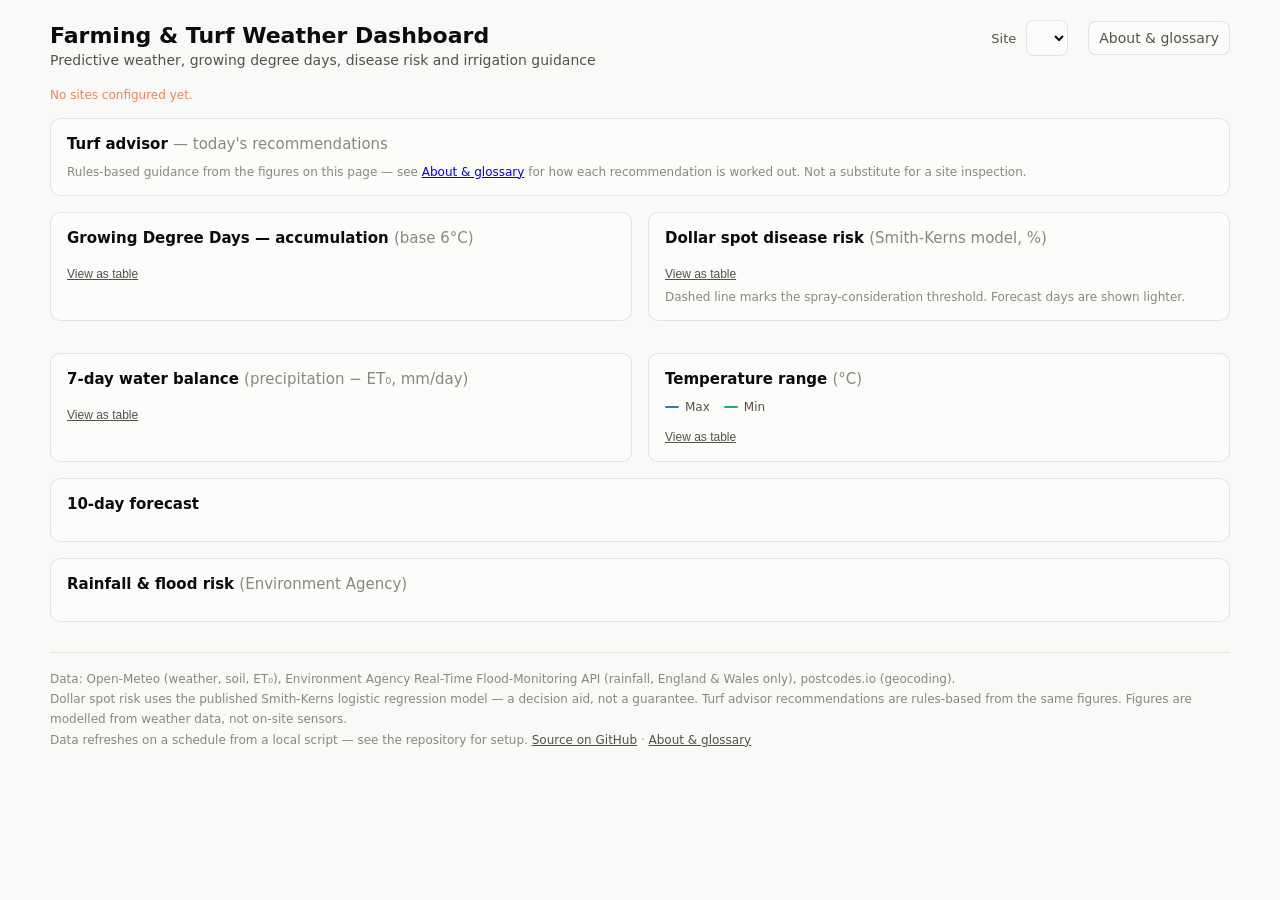
==== commit 82a1e37d: "Fix: show "No sites configured yet" message (display was never unhidden)" ====
--- a/index.html
+++ b/index.html
@@ -498,7 +498,11 @@
       });
       select.addEventListener("change", () => loadSite(select.value));
       if (manifest.sites.length) loadSite(manifest.sites[0].slug);
-      else document.getElementById("site-errors").innerHTML = "No sites configured yet.";
+      else {
+        const el = document.getElementById("site-errors");
+        el.style.display = "block";
+        el.innerHTML = "No sites configured yet.";
+      }
     })
     .catch(err => {
       document.getElementById("site-errors").style.display = "block";
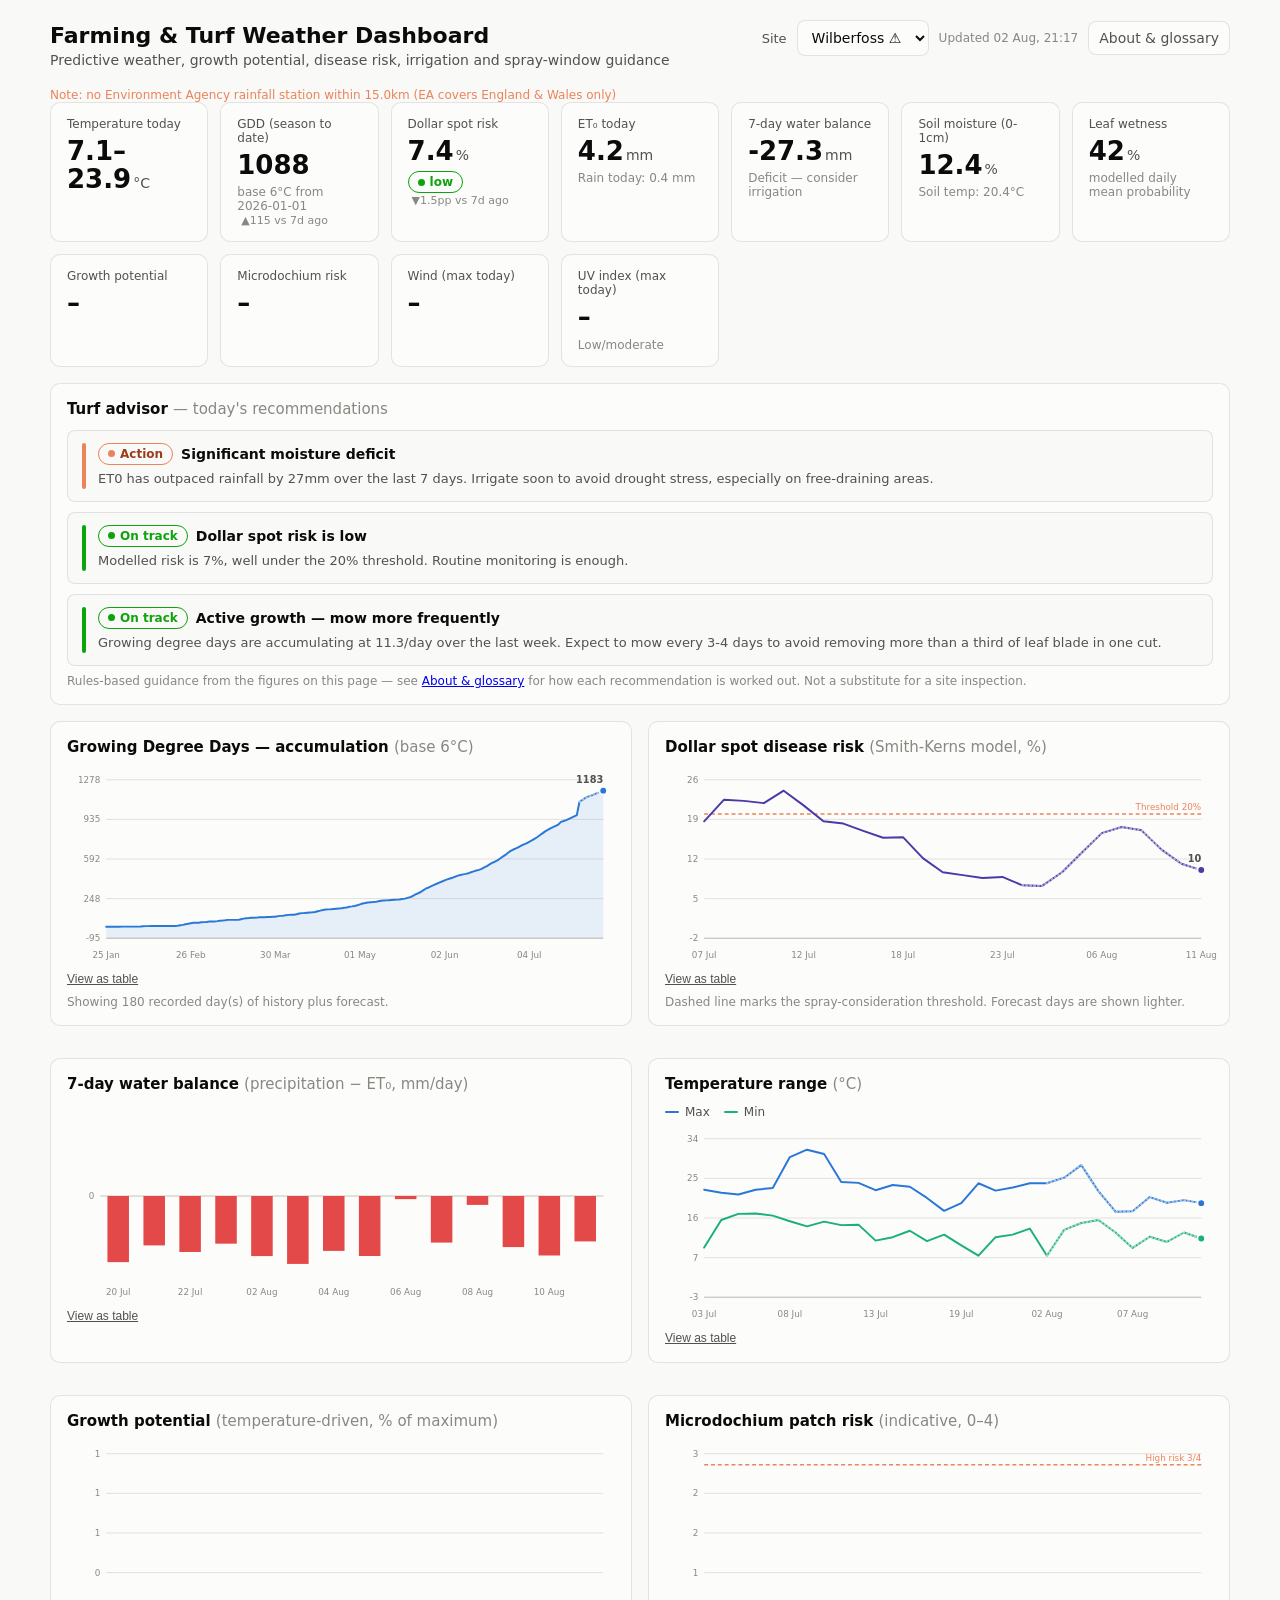
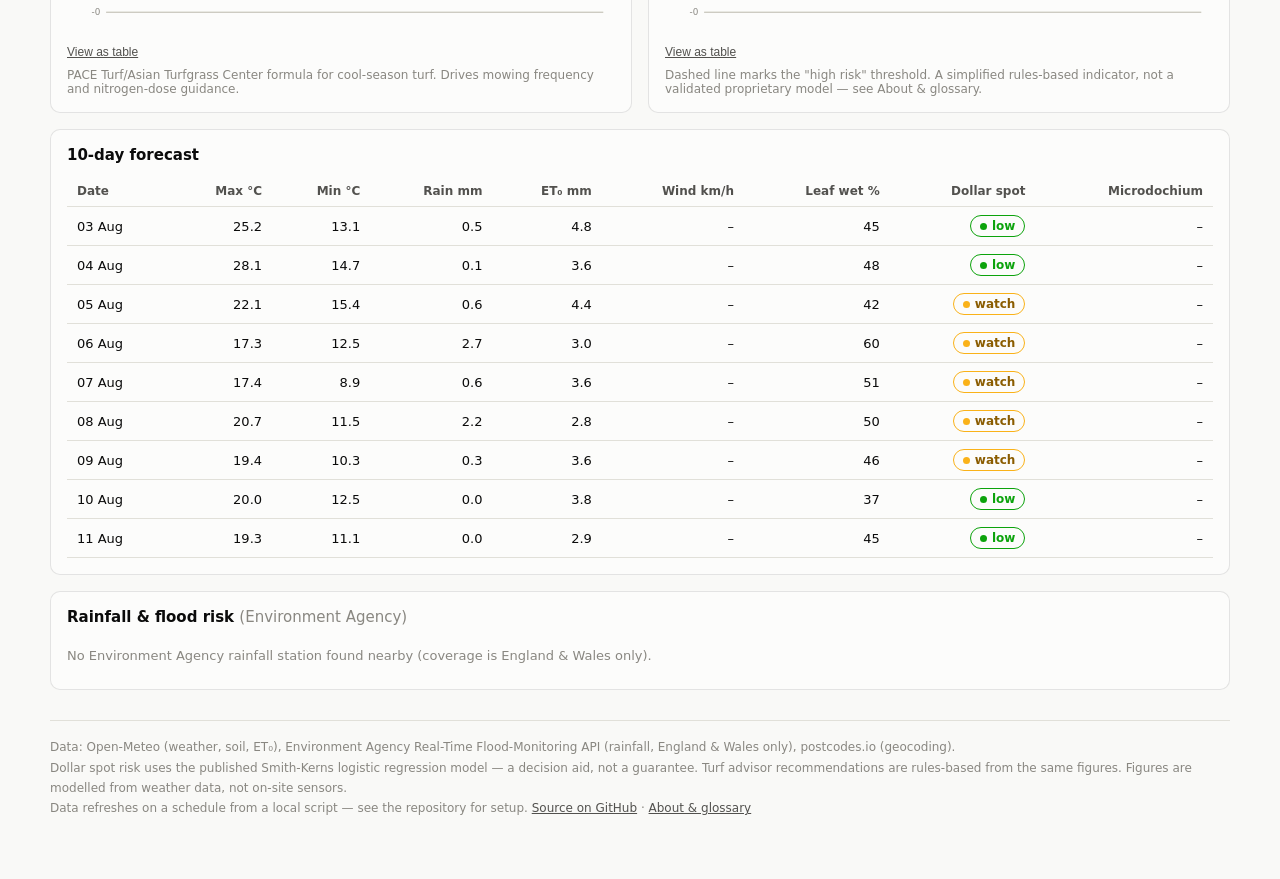
==== commit f2afc41d: "Add growth potential, microdochium risk, spray window, UV, seeding-window, closure-risk and early-wi" ====
--- a/index.html
+++ b/index.html
@@ -13,7 +13,7 @@
   <header class="app-header">
     <div>
       <h1>Farming &amp; Turf Weather Dashboard</h1>
-      <p class="sub">Predictive weather, growing degree days, disease risk and irrigation guidance</p>
+      <p class="sub">Predictive weather, growth potential, disease risk, irrigation and spray-window guidance</p>
     </div>
     <div class="controls">
       <label for="site-select" style="font-size:13px;color:var(--text-secondary);">Site</label>
@@ -67,6 +67,22 @@
       <button class="table-toggle" data-target="temp-table">View as table</button>
       <div id="temp-table"></div>
     </div>
+
+    <div class="card">
+      <h2>Growth potential <span class="unit">(temperature-driven, % of maximum)</span></h2>
+      <div id="gp-chart"></div>
+      <button class="table-toggle" data-target="gp-table">View as table</button>
+      <div id="gp-table"></div>
+      <div class="card-foot">PACE Turf/Asian Turfgrass Center formula for cool-season turf. Drives mowing frequency and nitrogen-dose guidance.</div>
+    </div>
+
+    <div class="card">
+      <h2>Microdochium patch risk <span class="unit">(indicative, 0&ndash;4)</span></h2>
+      <div id="microdochium-chart"></div>
+      <button class="table-toggle" data-target="microdochium-table">View as table</button>
+      <div id="microdochium-table"></div>
+      <div class="card-foot">Dashed line marks the "high risk" threshold. A simplified rules-based indicator, not a validated proprietary model &mdash; see About &amp; glossary.</div>
+    </div>
   </div>
 
   <div class="card">
@@ -111,6 +127,17 @@
   function fmtDate(iso) {
     const d = new Date(iso + "T00:00:00");
     return d.toLocaleDateString("en-GB", { day: "2-digit", month: "short" });
+  }
+  function capitalize(s) {
+    if (!s) return "";
+    return s.charAt(0).toUpperCase() + s.slice(1);
+  }
+  function sprayWindowLabel(sw) {
+    if (!sw || !sw.status) return "";
+    const map = { good: "Spray window: good", too_windy: "Spray window: too windy", too_still: "Spray window: too still" };
+    let label = map[sw.status] || "";
+    if (sw.status === "good" && sw.rain_caveat) label += " (rain forecast)";
+    return label;
   }
 
   // ---------------------------------------------------------------------
@@ -397,6 +424,10 @@
     kpis.push(statTile("7-day water balance", `${c.water_balance_7d.net_mm >= 0 ? "+" : ""}${fmt(c.water_balance_7d.net_mm,1)}<span class="unit">mm</span>`, c.water_balance_7d.state === "deficit" ? "Deficit &mdash; consider irrigation" : "Surplus"));
     kpis.push(statTile("Soil moisture (0-1cm)", c.soil_moisture_0_1cm !== null ? `${fmt(c.soil_moisture_0_1cm * 100,1)}<span class="unit">%</span>` : "&ndash;", c.soil_temperature_0cm_c !== null ? `Soil temp: ${fmt(c.soil_temperature_0cm_c,1)}&deg;C` : ""));
     kpis.push(statTile("Leaf wetness", c.leaf_wetness_pct !== null ? `${fmt(c.leaf_wetness_pct,0)}<span class="unit">%</span>` : "&ndash;", "modelled daily mean probability"));
+    kpis.push(statTile("Growth potential", c.growth_potential_pct != null ? `${fmt(c.growth_potential_pct,0)}<span class="unit">%</span>` : "&ndash;", c.growth_potential_band ? capitalize(c.growth_potential_band) + " growth" : ""));
+    kpis.push(statTile("Microdochium risk", c.microdochium_risk_score != null ? `${fmt(c.microdochium_risk_score,0)}<span class="unit">/4</span>` : "&ndash;", c.microdochium_risk_band ? capitalize(c.microdochium_risk_band) : ""));
+    kpis.push(statTile("Wind (max today)", c.wind_speed_max_kmh != null ? `${fmt(c.wind_speed_max_kmh,0)}<span class="unit">km/h</span>` : "&ndash;", sprayWindowLabel(c.spray_window)));
+    kpis.push(statTile("UV index (max today)", c.uv_index_max != null ? `${fmt(c.uv_index_max,0)}` : "&ndash;", c.uv_index_max != null && c.uv_index_max >= 6 ? "High &mdash; protect outdoor staff" : "Low/moderate"));
     document.getElementById("kpi-grid").innerHTML = kpis.join("");
 
     // ---- Long-run trend base: prefer the accumulated history file over
@@ -442,10 +473,28 @@
     buildTable(document.getElementById("temp-table"), ["Date", "Max °C", "Min °C"],
       tRows.map(r => [fmtDate(r.date) + (r.is_forecast ? " (f/c)" : ""), fmt(r.temp_max_c,1), fmt(r.temp_min_c,1)]));
 
+    // ---- Growth potential chart ----
+    const gpRows = trendSeries.filter(r => r.growth_potential_pct !== undefined);
+    lineChart(document.getElementById("gp-chart"), gpRows,
+      [{ get: r => r.growth_potential_pct, color: "var(--series-4)", label: "Growth potential" }],
+      { ariaLabel: "Growth potential, percentage of maximum", yDigits: 0, unit: "%", endLabel: true, area: true });
+    buildTable(document.getElementById("gp-table"), ["Date", "Growth potential %"],
+      gpRows.map(r => [fmtDate(r.date) + (r.is_forecast ? " (f/c)" : ""), fmt(r.growth_potential_pct,0)]));
+
+    // ---- Microdochium patch risk chart ----
+    const MICRODOCHIUM_ACTION_SCORE = 3;
+    const mdRows = trendSeries.filter(r => r.microdochium_risk_score !== undefined);
+    lineChart(document.getElementById("microdochium-chart"), mdRows,
+      [{ get: r => r.microdochium_risk_score, color: "var(--series-6)", label: "Microdochium risk" }],
+      { ariaLabel: "Microdochium patch risk score, 0 to 4", yDigits: 0, unit: "/4", endLabel: true,
+        thresholdY: MICRODOCHIUM_ACTION_SCORE, thresholdLabel: `High risk ${MICRODOCHIUM_ACTION_SCORE}/4` });
+    buildTable(document.getElementById("microdochium-table"), ["Date", "Risk /4", "5d mean temp", "5d rain mm"],
+      mdRows.map(r => [fmtDate(r.date) + (r.is_forecast ? " (f/c)" : ""), r.microdochium_risk_score !== null ? fmt(r.microdochium_risk_score,0) : (r.microdochium_status || "–"), fmt(r.microdochium_mean_temp_5d_c,1), fmt(r.microdochium_rain_5d_mm,1)]));
+
     // ---- Forecast table ----
-    let fHtml = `<table class="forecast-table"><thead><tr><th>Date</th><th>Max &deg;C</th><th>Min &deg;C</th><th>Rain mm</th><th>ET&#8320; mm</th><th>Leaf wet %</th><th>Dollar spot</th></tr></thead><tbody>`;
+    let fHtml = `<table class="forecast-table"><thead><tr><th>Date</th><th>Max &deg;C</th><th>Min &deg;C</th><th>Rain mm</th><th>ET&#8320; mm</th><th>Wind km/h</th><th>Leaf wet %</th><th>Dollar spot</th><th>Microdochium</th></tr></thead><tbody>`;
     data.forecast.forEach(r => {
-      fHtml += `<tr><td>${fmtDate(r.date)}</td><td>${fmt(r.temp_max_c,1)}</td><td>${fmt(r.temp_min_c,1)}</td><td>${fmt(r.precip_mm,1)}</td><td>${fmt(r.et0_mm,1)}</td><td>${r.leaf_wetness_pct !== null ? fmt(r.leaf_wetness_pct,0) : "–"}</td><td>${riskBadge(r.dollar_spot_risk_pct, r.dollar_spot_status, c.dollar_spot_threshold_pct)}</td></tr>`;
+      fHtml += `<tr><td>${fmtDate(r.date)}</td><td>${fmt(r.temp_max_c,1)}</td><td>${fmt(r.temp_min_c,1)}</td><td>${fmt(r.precip_mm,1)}</td><td>${fmt(r.et0_mm,1)}</td><td>${r.wind_speed_max_kmh !== null && r.wind_speed_max_kmh !== undefined ? fmt(r.wind_speed_max_kmh,0) : "–"}</td><td>${r.leaf_wetness_pct !== null ? fmt(r.leaf_wetness_pct,0) : "–"}</td><td>${riskBadge(r.dollar_spot_risk_pct, r.dollar_spot_status, c.dollar_spot_threshold_pct)}</td><td>${r.microdochium_risk_score !== null && r.microdochium_risk_score !== undefined ? fmt(r.microdochium_risk_score,0) + "/4" : "–"}</td></tr>`;
     });
     fHtml += "</tbody></table>";
     document.getElementById("forecast-table-wrap").innerHTML = fHtml;
--- a/assets/style.css
+++ b/assets/style.css
@@ -15,7 +15,9 @@
   --series-1: #2a78d6; /* blue   - primary series (e.g. GDD, temp max) */
   --series-2: #1baf7a; /* aqua   - secondary series (e.g. temp min) */
   --series-3: #eda100; /* yellow */
-  --series-5: #4a3aa7; /* violet */
+  --series-4: #4f8a3d; /* green  - growth potential */
+  --series-5: #4a3aa7; /* violet - dollar spot risk */
+  --series-6: #c0463a; /* rust   - microdochium risk */
 
   --seq-100: #cde2fb; --seq-450: #2a78d6; --seq-700: #0d366b;
 
@@ -44,7 +46,9 @@
     --series-1: #3987e5;
     --series-2: #199e70;
     --series-3: #c98500;
+    --series-4: #6bb04f;
     --series-5: #9085e9;
+    --series-6: #de6b5e;
 
     --div-pos: #3987e5;
     --div-neg: #e66767;
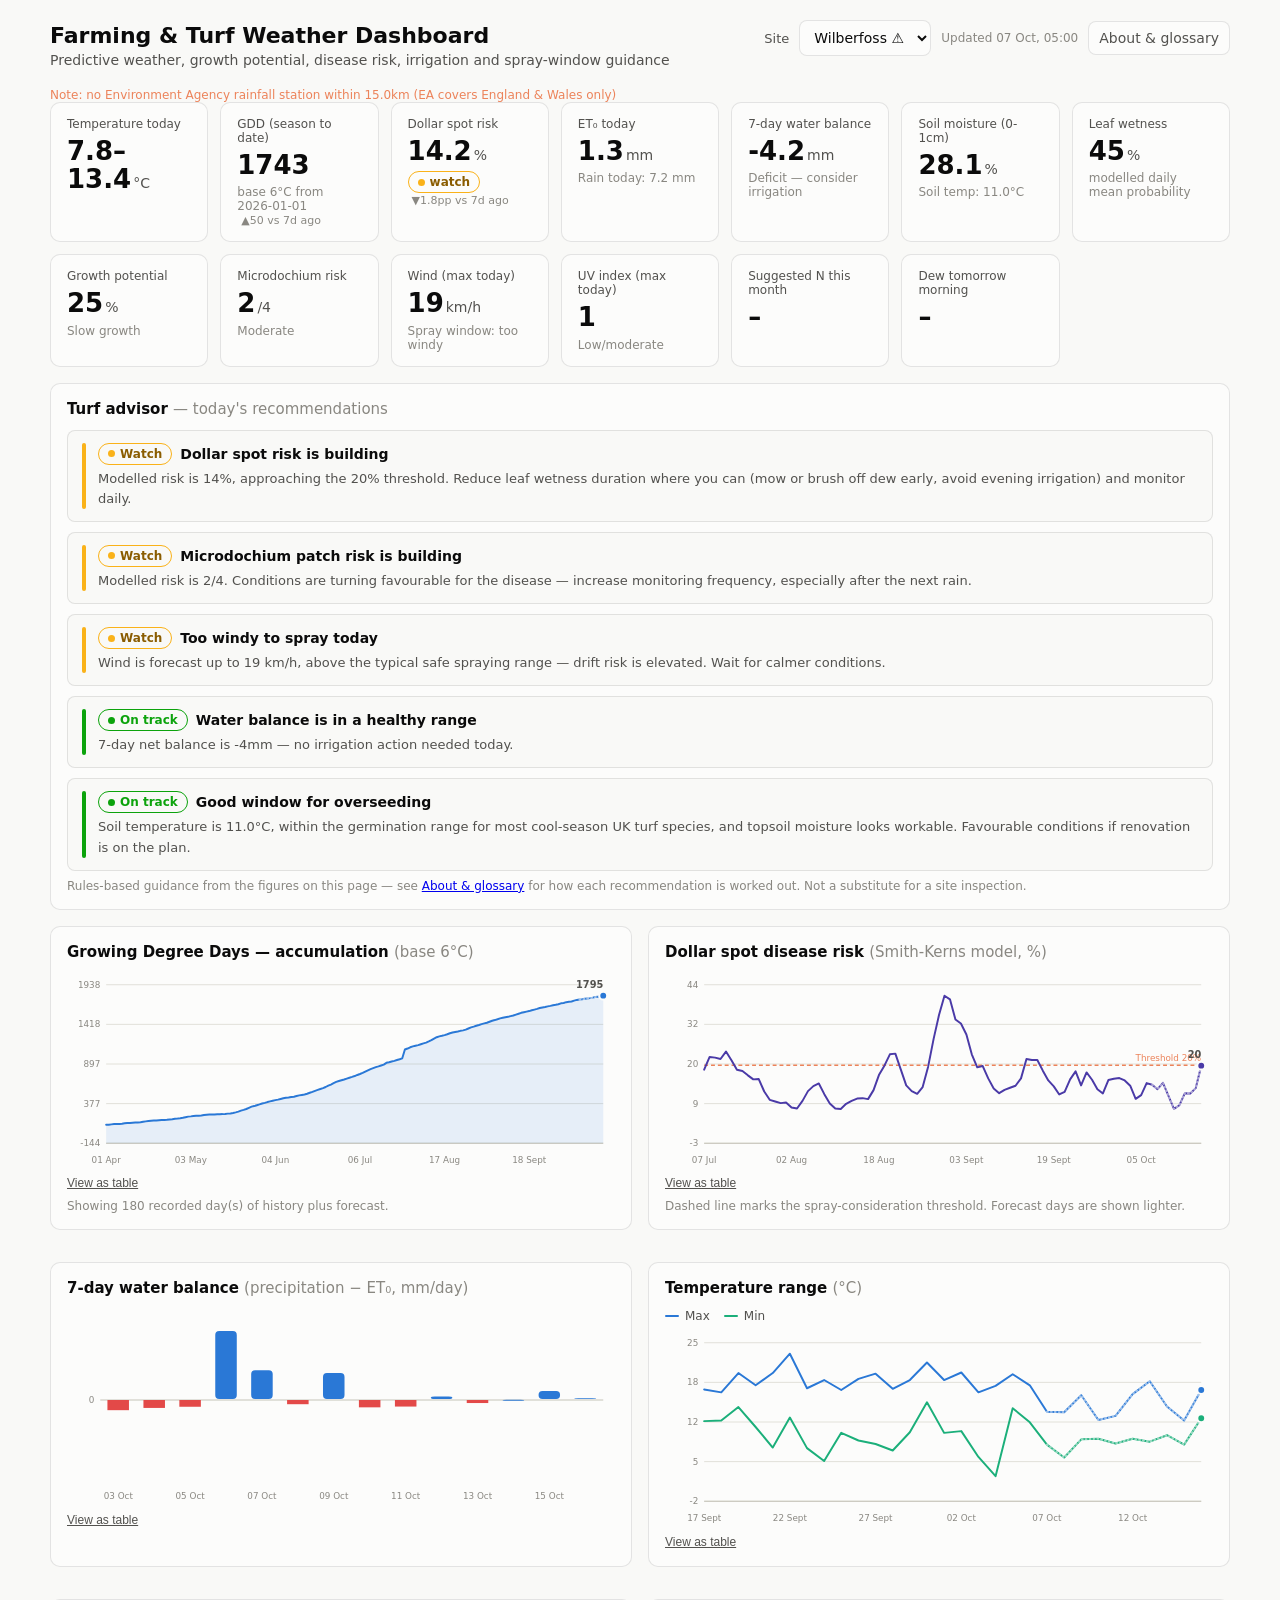
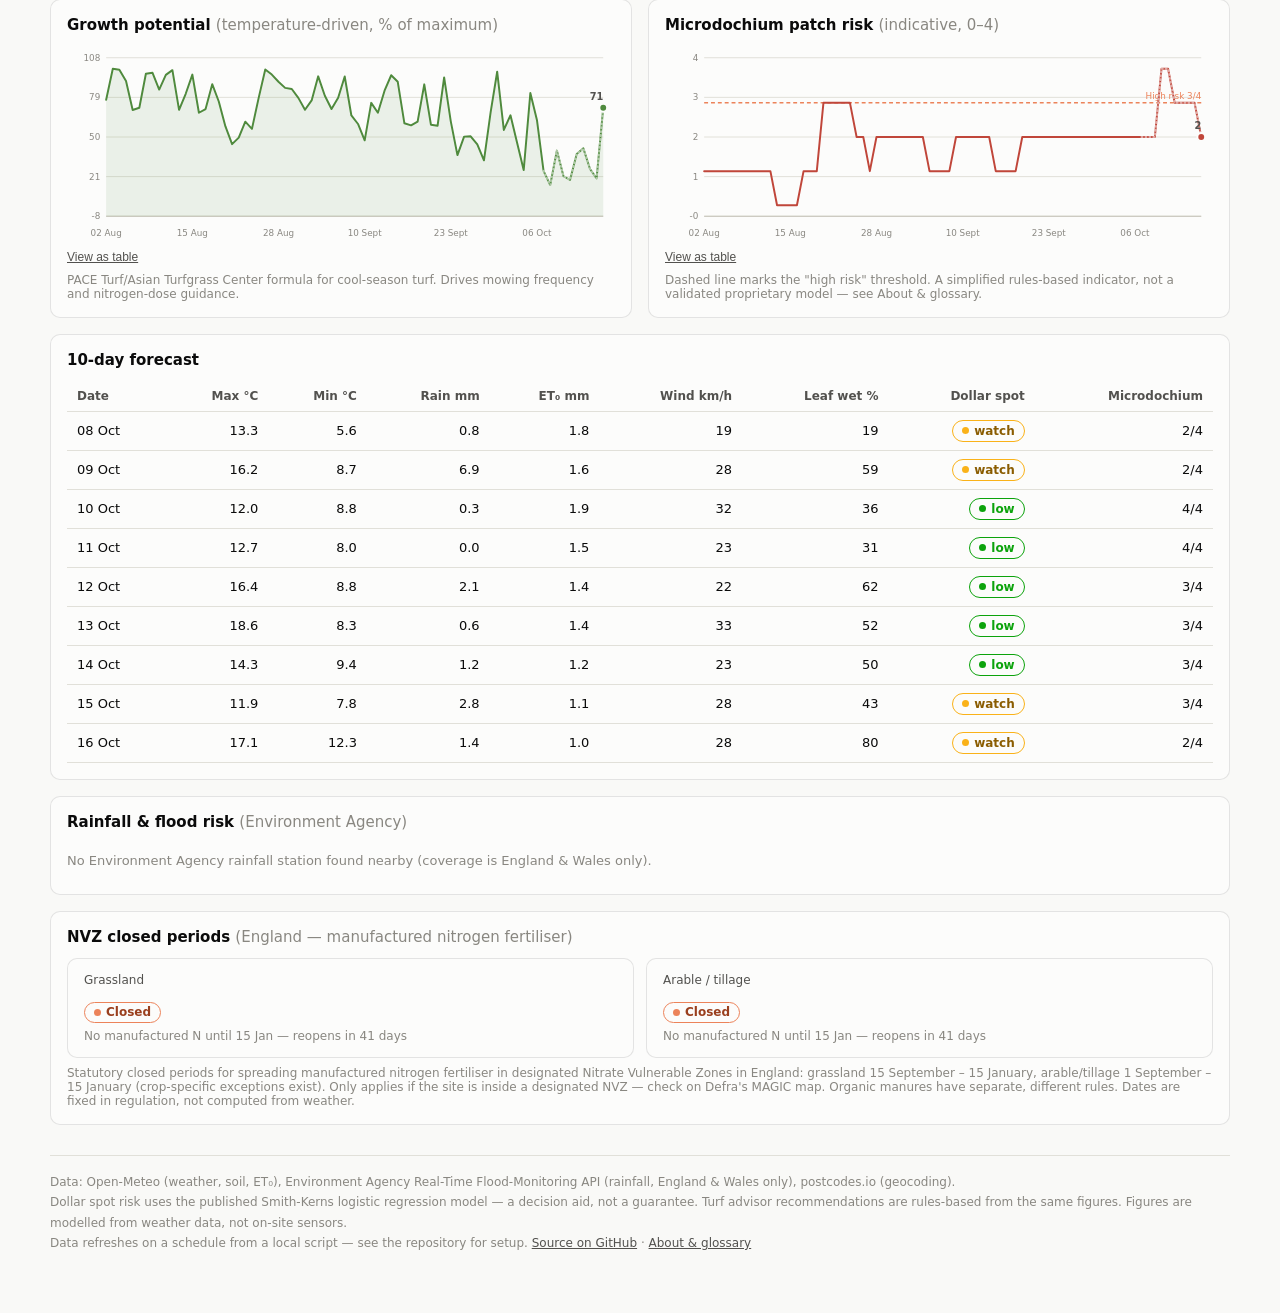
==== commit 9d3042c6: "Add NVZ closed-period panel, N guidance and dew KPI tiles Co-Authored-By: Claude Fable 5 <noreply@an" ====
--- a/index.html
+++ b/index.html
@@ -93,6 +93,12 @@
   <div class="card">
     <h2>Rainfall &amp; flood risk <span class="unit">(Environment Agency)</span></h2>
     <div id="flood-panel"></div>
+  </div>
+
+  <div class="card">
+    <h2>NVZ closed periods <span class="unit">(England &mdash; manufactured nitrogen fertiliser)</span></h2>
+    <div id="nvz-panel"></div>
+    <div class="card-foot">Statutory closed periods for spreading manufactured nitrogen fertiliser in designated Nitrate Vulnerable Zones in England: grassland 15 September &ndash; 15 January, arable/tillage 1 September &ndash; 15 January (crop-specific exceptions exist). Only applies if the site is inside a designated NVZ &mdash; check on Defra's MAGIC map. Organic manures have separate, different rules. Dates are fixed in regulation, not computed from weather.</div>
   </div>
 
   <footer class="app-footer">
@@ -428,6 +434,12 @@
     kpis.push(statTile("Microdochium risk", c.microdochium_risk_score != null ? `${fmt(c.microdochium_risk_score,0)}<span class="unit">/4</span>` : "&ndash;", c.microdochium_risk_band ? capitalize(c.microdochium_risk_band) : ""));
     kpis.push(statTile("Wind (max today)", c.wind_speed_max_kmh != null ? `${fmt(c.wind_speed_max_kmh,0)}<span class="unit">km/h</span>` : "&ndash;", sprayWindowLabel(c.spray_window)));
     kpis.push(statTile("UV index (max today)", c.uv_index_max != null ? `${fmt(c.uv_index_max,0)}` : "&ndash;", c.uv_index_max != null && c.uv_index_max >= 6 ? "High &mdash; protect outdoor staff" : "Low/moderate"));
+    const ng = c.nitrogen_guidance;
+    kpis.push(statTile("Suggested N this month", ng && ng.suggested_monthly_n_kg_ha != null ? `${fmt(ng.suggested_monthly_n_kg_ha,0)}<span class="unit">kg/ha</span>` : "&ndash;",
+      ng ? `${fmt(ng.mean_gp_30d_pct,0)}% GP (30d) &times; ${fmt(ng.max_monthly_n_kg_ha,0)} kg/ha ceiling` : ""));
+    const dew = c.morning_dew;
+    kpis.push(statTile("Dew tomorrow morning", dew ? (dew.dew_likely ? "Likely" : "Unlikely") : "&ndash;",
+      dew ? `temp&ndash;dew point spread ${fmt(dew.min_spread_c,1)}&deg;C (03:00&ndash;09:00)` : ""));
     document.getElementById("kpi-grid").innerHTML = kpis.join("");
 
     // ---- Long-run trend base: prefer the accumulated history file over
@@ -558,6 +570,42 @@
       document.getElementById("site-errors").textContent = "Could not load the site list (data/index.json): " + err;
     });
 
+  // ---------------------------------------------------------------------
+  // NVZ closed-period panel (England, manufactured nitrogen). Static
+  // regulation dates, computed against today's date in the browser --
+  // no data pipeline involvement, so it is always current.
+  // ---------------------------------------------------------------------
+  (function renderNvz() {
+    const el = document.getElementById("nvz-panel");
+    if (!el) return;
+    const now = new Date();
+    const y = now.getFullYear();
+    const DAY = 86400000;
+
+    function periodStatus(label, startMonth, startDay) {
+      // Closed period runs (startDay startMonth) -> 15 January (next year).
+      let start = new Date(y, startMonth - 1, startDay);
+      let end = new Date(y + 1, 0, 15, 23, 59, 59);
+      if (now < start) {
+        // we may still be inside LAST year's period (1-15 January)
+        const prevEnd = new Date(y, 0, 15, 23, 59, 59);
+        if (now <= prevEnd) { start = new Date(y - 1, startMonth - 1, startDay); end = prevEnd; }
+      }
+      const inPeriod = now >= start && now <= end;
+      const days = Math.ceil(((inPeriod ? end : start) - now) / DAY);
+      return { label, inPeriod, days };
+    }
+
+    const rows = [periodStatus("Grassland", 9, 15), periodStatus("Arable / tillage", 9, 1)];
+    el.innerHTML = `<div class="flood-grid">` + rows.map(p => statTile(
+      p.label,
+      p.inPeriod ? `<span class="badge serious"><span class="dot"></span>Closed</span>`
+                 : `<span class="badge good"><span class="dot"></span>Open</span>`,
+      p.inPeriod ? `No manufactured N until 15 Jan &mdash; reopens in ${p.days} day${p.days === 1 ? "" : "s"}`
+                 : `Closed period starts in ${p.days} day${p.days === 1 ? "" : "s"}`
+    )).join("") + `</div>`;
+  })();
+
   // Best-effort: fill the footer repo link from the page's own location if served from GitHub Pages
   try {
     const host = location.hostname; // e.g. username.github.io
